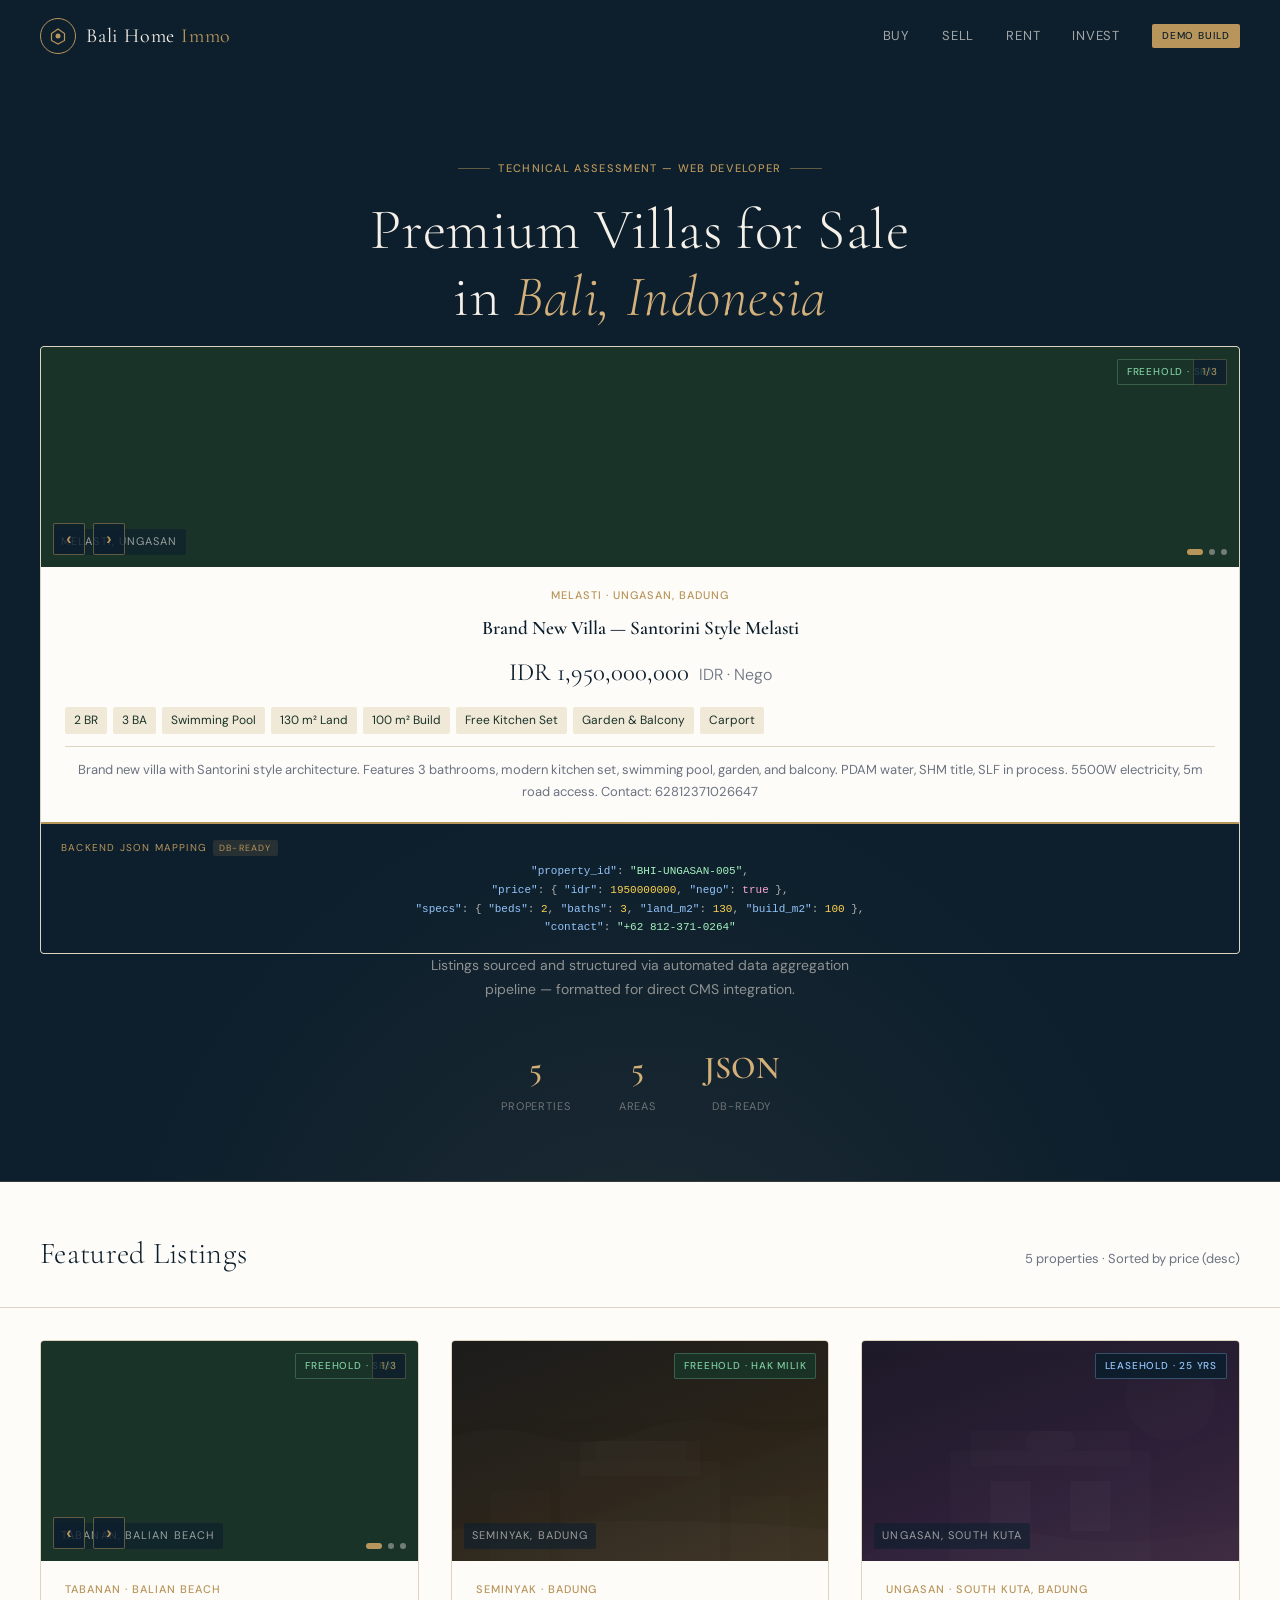
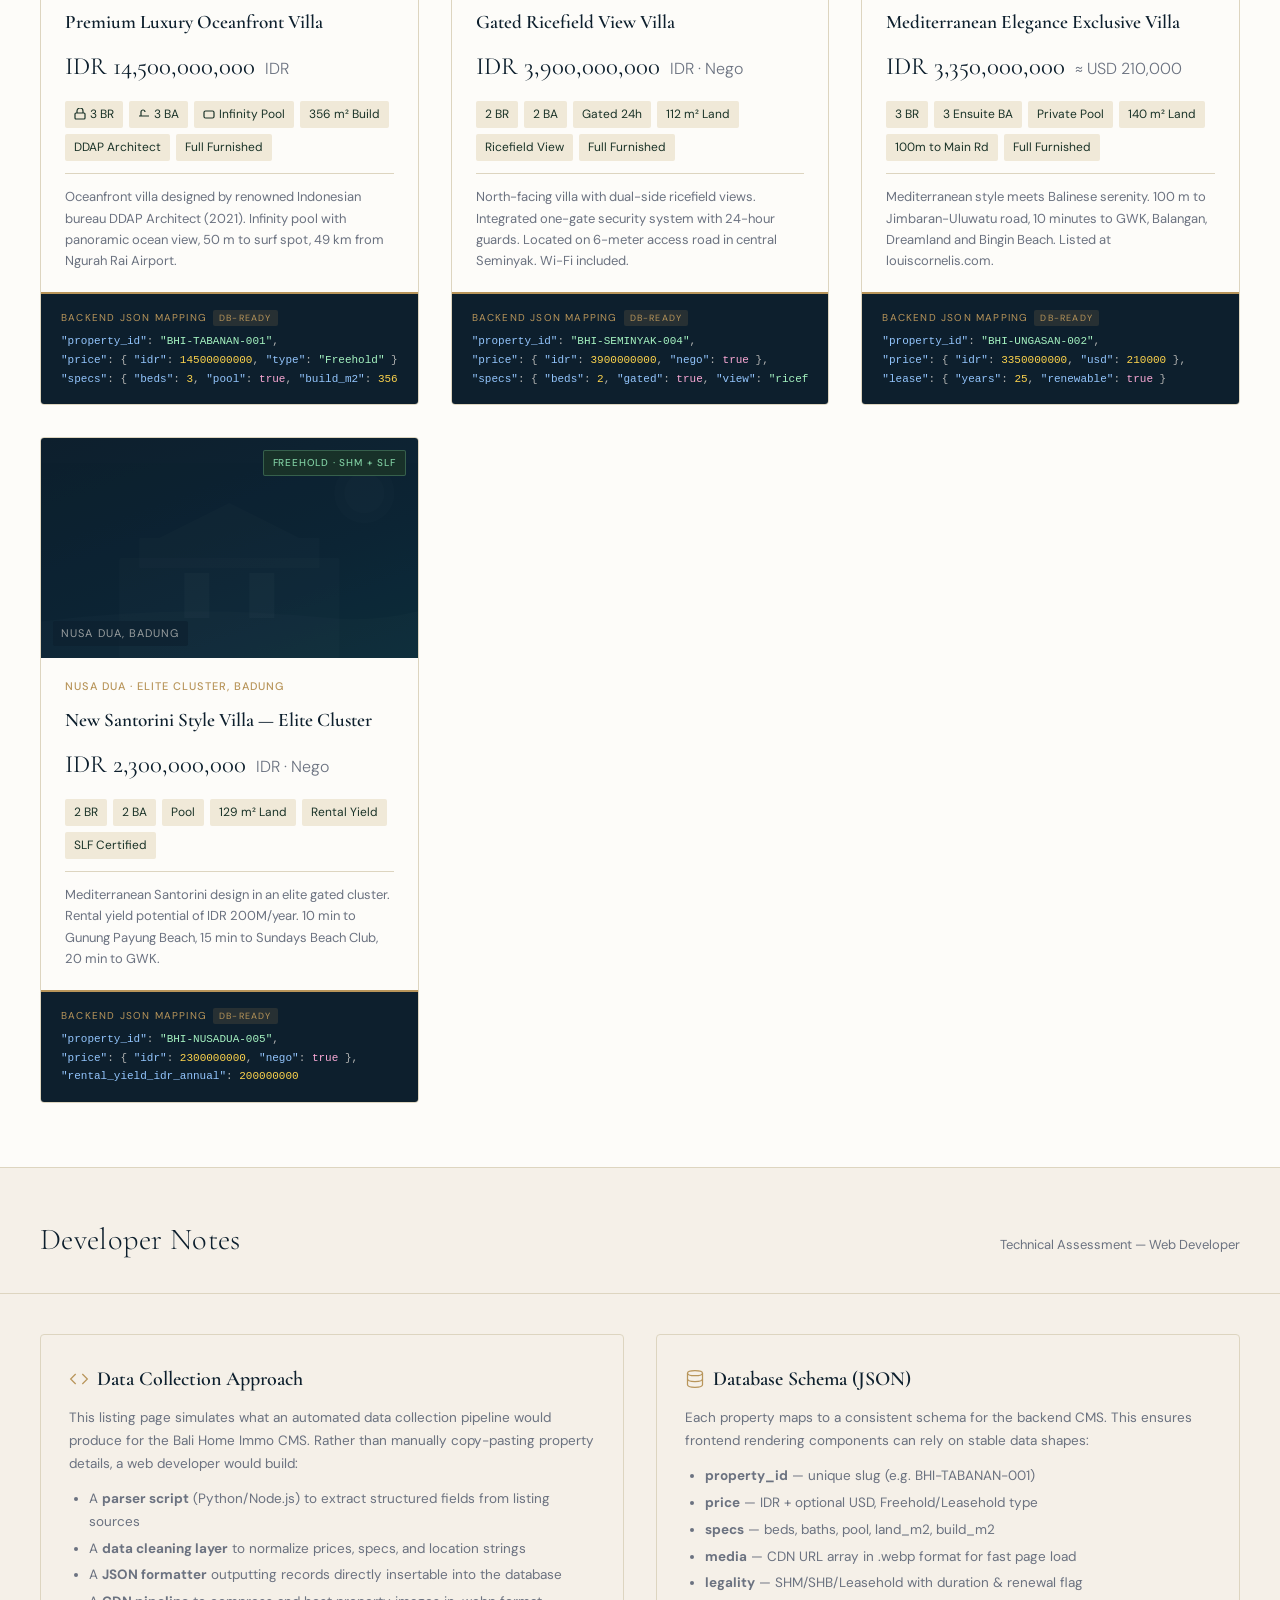
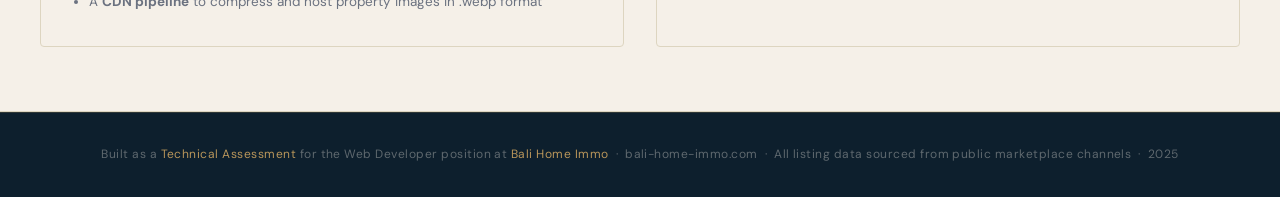
==== index.html @ 3c98b744 "Feat: Picture for the cards and add one card" ====
<!DOCTYPE html>
<html lang="en">
<head>
<meta charset="UTF-8">
<meta name="viewport" content="width=device-width, initial-scale=1.0">
<title>Property Listings — Bali Home Immo Integration Demo</title>
<link rel="preconnect" href="https://fonts.googleapis.com">
<link href="https://fonts.googleapis.com/css2?family=Cormorant+Garamond:ital,wght@0,300;0,400;0,600;1,300;1,400&family=DM+Sans:wght@300;400;500&display=swap" rel="stylesheet">
<link rel="stylesheet" href="./css/variables.css">
<link rel="stylesheet" href="./css/styles.css">
<link rel="stylesheet" href="./css/slider.css">
<link rel="stylesheet" href="./css/responsive.css">
</head>
<body>
<header>
  <a href="#" class="logo">
    <div class="logo-mark">
      <svg width="18" height="18" viewBox="0 0 18 18" fill="none" xmlns="http://www.w3.org/2000/svg">
        <path d="M9 2L15.5 6.5V13.5L9 17L2.5 13.5V6.5L9 2Z" stroke="#b8955a" stroke-width="1.2" fill="none"/>
        <circle cx="9" cy="9" r="2.5" fill="#b8955a"/>
      </svg>
    </div>
    <span class="logo-text">Bali Home <span>Immo</span></span>
  </a>
  <nav>
    <a href="#">Buy</a>
    <a href="#">Sell</a>
    <a href="#">Rent</a>
    <a href="#">Invest</a>
    <span class="badge-demo">Demo Build</span>
  </nav>
</header>
<section class="hero">
  <p class="hero-eyebrow">Technical Assessment — Web Developer</p>
  <h1>Premium Villas for Sale<br>in <em>Bali, Indonesia</em></h1>
  <div class="card">
    <div class="card-img">
      <div class="slider-container">
        <div class="slider-wrapper" id="slider-melasti">
          <div class="slider-item" style="background-image: url('./images/bali13.jpg');"></div>
          <div class="slider-item" style="background-image: url('./images/bali14.jpg');"></div>
          <div class="slider-item" style="background-image: url('./images/bali15.jpg');"></div>
        </div>
        <div class="slider-counter"><span id="slider-count-melasti">1</span>/3</div>
        <div class="slider-controls">
          <button class="slider-btn" onclick="sliderPrev('melasti')">‹</button>
          <button class="slider-btn" onclick="sliderNext('melasti')">›</button>
        </div>
        <div class="slider-indicators" id="slider-dots-melasti">
          <div class="slider-dot active" onclick="sliderGoto('melasti', 0)"></div>
          <div class="slider-dot" onclick="sliderGoto('melasti', 1)"></div>
          <div class="slider-dot" onclick="sliderGoto('melasti', 2)"></div>
        </div>
      </div>
      <span class="badge-legality badge-freehold">Freehold · SHM</span>
      <span class="card-img-label">Melasti, Ungasan</span>
    </div>
    <div class="card-body">
      <span class="card-location">Melasti · Ungasan, Badung</span>
      <h3 class="card-title">Brand New Villa — Santorini Style Melasti</h3>
      <div class="card-price">IDR 1,950,000,000 <span class="currency">IDR · Nego</span></div>
      <div class="card-specs">
        <span class="spec-tag">2 BR</span>
        <span class="spec-tag">3 BA</span>
        <span class="spec-tag">Swimming Pool</span>
        <span class="spec-tag">130 m² Land</span>
        <span class="spec-tag">100 m² Build</span>
        <span class="spec-tag">Free Kitchen Set</span>
        <span class="spec-tag">Garden & Balcony</span>
        <span class="spec-tag">Carport</span>
      </div>
      <p class="card-desc">Brand new villa with Santorini style architecture. Features 3 bathrooms, modern kitchen set, swimming pool, garden, and balcony. PDAM water, SHM title, SLF in process. 5500W electricity, 5m road access. Contact: 62812371026647</p>
    </div>
    <div class="card-json">
      <p class="json-label">Backend JSON Mapping</p>
      <div class="json-code"><span class="json-key">"property_id"</span>: <span class="json-str">"BHI-UNGASAN-005"</span>,
<span class="json-key">"price"</span>: { <span class="json-key">"idr"</span>: <span class="json-num">1950000000</span>, <span class="json-key">"nego"</span>: <span class="json-bool">true</span> },
<span class="json-key">"specs"</span>: { <span class="json-key">"beds"</span>: <span class="json-num">2</span>, <span class="json-key">"baths"</span>: <span class="json-num">3</span>, <span class="json-key">"land_m2"</span>: <span class="json-num">130</span>, <span class="json-key">"build_m2"</span>: <span class="json-num">100</span> },
<span class="json-key">"contact"</span>: <span class="json-str">"+62 812-371-0264"</span></div>
    </div>
  </div>
  <p class="hero-sub">Listings sourced and structured via automated data aggregation pipeline — formatted for direct CMS integration.</p>
  <div class="hero-stats">
    <div class="hero-stat"><span class="number">5</span><span class="label">Properties</span></div>
    <div class="hero-stat"><span class="number">5</span><span class="label">Areas</span></div>
    <div class="hero-stat"><span class="number">JSON</span><span class="label">DB-Ready</span></div>
  </div>
</section>
<div class="section-head">
  <h2 class="section-title">Featured Listings</h2>
  <span class="section-meta">5 properties · Sorted by price (desc)</span>
</div>
 
<div class="listings">
  <div class="card">
    <div class="card-img">
      <div class="slider-container">
        <div class="slider-wrapper" id="slider-tabanan">
          <div class="slider-item" style="background-image: url('https://images.unsplash.com/photo-1571863533956-7c88b881ceef?w=600&h=400&fit=crop');"></div>
          <div class="slider-item" style="background-image: url('https://images.unsplash.com/photo-1564013799919-ab600027ffc6?w=600&h=400&fit=crop');"></div>
          <div class="slider-item" style="background-image: url('https://images.unsplash.com/photo-1570129477492-45a003537e1d?w=600&h=400&fit=crop');"></div>
        </div>
        <div class="slider-counter"><span id="slider-count-tabanan">1</span>/3</div>
        <div class="slider-controls">
          <button class="slider-btn" onclick="sliderPrev('tabanan')">‹</button>
          <button class="slider-btn" onclick="sliderNext('tabanan')">›</button>
        </div>
        <div class="slider-indicators" id="slider-dots-tabanan">
          <div class="slider-dot active" onclick="sliderGoto('tabanan', 0)"></div>
          <div class="slider-dot" onclick="sliderGoto('tabanan', 1)"></div>
          <div class="slider-dot" onclick="sliderGoto('tabanan', 2)"></div>
        </div>
      </div>
      <span class="badge-legality badge-freehold">Freehold · SHM</span>
      <span class="card-img-label">Tabanan, Balian Beach</span>
    </div>
    <div class="card-body">
      <span class="card-location">Tabanan · Balian Beach</span>
      <h3 class="card-title">Premium Luxury Oceanfront Villa</h3>
      <div class="card-price">IDR 14,500,000,000 <span class="currency">IDR</span></div>
      <div class="card-specs">
        <span class="spec-tag"><svg viewBox="0 0 12 12"><rect x="1" y="5" width="10" height="6" rx="1" fill="none" stroke="currentColor" stroke-width="1.2"/><path d="M3 5V3a3 3 0 016 0v2" fill="none" stroke="currentColor" stroke-width="1.2"/></svg>3 BR</span>
        <span class="spec-tag"><svg viewBox="0 0 12 12"><path d="M1 8h10M3 8V4a2 2 0 014 0" fill="none" stroke="currentColor" stroke-width="1.2"/></svg>3 BA</span>
        <span class="spec-tag"><svg viewBox="0 0 12 12"><rect x="1" y="3" width="10" height="7" rx="1.5" fill="none" stroke="currentColor" stroke-width="1.2"/></svg>Infinity Pool</span>
        <span class="spec-tag">356 m² Build</span>
        <span class="spec-tag">DDAP Architect</span>
        <span class="spec-tag">Full Furnished</span>
      </div>
      <p class="card-desc">Oceanfront villa designed by renowned Indonesian bureau DDAP Architect (2021). Infinity pool with panoramic ocean view, 50 m to surf spot, 49 km from Ngurah Rai Airport.</p>
    </div>
    <div class="card-json">
      <p class="json-label">Backend JSON Mapping</p>
      <div class="json-code"><span class="json-key">"property_id"</span>: <span class="json-str">"BHI-TABANAN-001"</span>,
<span class="json-key">"price"</span>: { <span class="json-key">"idr"</span>: <span class="json-num">14500000000</span>, <span class="json-key">"type"</span>: <span class="json-str">"Freehold"</span> },
<span class="json-key">"specs"</span>: { <span class="json-key">"beds"</span>: <span class="json-num">3</span>, <span class="json-key">"pool"</span>: <span class="json-bool">true</span>, <span class="json-key">"build_m2"</span>: <span class="json-num">356</span> }</div>
    </div>
  </div>
  <div class="card">
    <div class="card-img" style="background: linear-gradient(160deg, #1c1c1c 0%, #2a2318 60%, #3a3020 100%);">
      <svg viewBox="0 0 400 220" xmlns="http://www.w3.org/2000/svg" preserveAspectRatio="xMidYMid slice">
        <path d="M0 100 Q50 80 100 95 Q150 110 200 90 Q250 70 300 85 Q350 100 400 80 L400 220 L0 220Z" fill="#ffffff" opacity="0.06"/>
        <rect x="120" y="120" width="160" height="100" fill="#ffffff" opacity="0.08"/>
        <rect x="140" y="100" width="120" height="35" fill="#ffffff" opacity="0.08"/>
        <rect x="155" y="100" width="90" height="20" fill="#ffffff" opacity="0.06"/>
        <rect x="50" y="150" width="60" height="70" fill="#ffffff" opacity="0.06"/>
        <rect x="290" y="155" width="60" height="65" fill="#ffffff" opacity="0.06"/>
        <path d="M0 190 Q200 170 400 190 L400 220 L0 220Z" fill="#ffffff" opacity="0.1"/>
      </svg>
      <span class="badge-legality badge-freehold">Freehold · Hak Milik</span>
      <span class="card-img-label">Seminyak, Badung</span>
    </div>
    <div class="card-body">
      <span class="card-location">Seminyak · Badung</span>
      <h3 class="card-title">Gated Ricefield View Villa</h3>
      <div class="card-price">IDR 3,900,000,000 <span class="currency">IDR · Nego</span></div>
      <div class="card-specs">
        <span class="spec-tag">2 BR</span>
        <span class="spec-tag">2 BA</span>
        <span class="spec-tag">Gated 24h</span>
        <span class="spec-tag">112 m² Land</span>
        <span class="spec-tag">Ricefield View</span>
        <span class="spec-tag">Full Furnished</span>
      </div>
      <p class="card-desc">North-facing villa with dual-side ricefield views. Integrated one-gate security system with 24-hour guards. Located on 6-meter access road in central Seminyak. Wi-Fi included.</p>
    </div>
    <div class="card-json">
      <p class="json-label">Backend JSON Mapping</p>
      <div class="json-code"><span class="json-key">"property_id"</span>: <span class="json-str">"BHI-SEMINYAK-004"</span>,
<span class="json-key">"price"</span>: { <span class="json-key">"idr"</span>: <span class="json-num">3900000000</span>, <span class="json-key">"nego"</span>: <span class="json-bool">true</span> },
<span class="json-key">"specs"</span>: { <span class="json-key">"beds"</span>: <span class="json-num">2</span>, <span class="json-key">"gated"</span>: <span class="json-bool">true</span>, <span class="json-key">"view"</span>: <span class="json-str">"ricefield"</span> }</div>
    </div>
  </div>
  <div class="card">
    <div class="card-img" style="background: linear-gradient(160deg, #1e1a28 0%, #2d2038 60%, #3d2a40 100%);">
      <svg viewBox="0 0 400 220" xmlns="http://www.w3.org/2000/svg" preserveAspectRatio="xMidYMid slice">
        <circle cx="320" cy="55" r="45" fill="#ffffff" opacity="0.06"/>
        <rect x="100" y="110" width="200" height="110" rx="2" fill="#ffffff" opacity="0.07"/>
        <rect x="120" y="90" width="160" height="35" rx="1" fill="#ffffff" opacity="0.07"/>
        <rect x="175" y="90" width="50" height="20" rx="10" fill="#ffffff" opacity="0.08"/>
        <rect x="140" y="140" width="40" height="50" rx="1" fill="rgba(255,255,255,0.12)"/>
        <rect x="220" y="140" width="40" height="50" rx="1" fill="rgba(255,255,255,0.12)"/>
        <path d="M50 200 Q120 180 200 195 Q280 210 400 185 L400 220 L0 220Z" fill="#ffffff" opacity="0.07"/>
      </svg>
      <span class="badge-legality badge-leasehold">Leasehold · 25 Yrs</span>
      <span class="card-img-label">Ungasan, South Kuta</span>
    </div>
    <div class="card-body">
      <span class="card-location">Ungasan · South Kuta, Badung</span>
      <h3 class="card-title">Mediterranean Elegance Exclusive Villa</h3>
      <div class="card-price">IDR 3,350,000,000 <span class="currency">≈ USD 210,000</span></div>
      <div class="card-specs">
        <span class="spec-tag">3 BR</span>
        <span class="spec-tag">3 Ensuite BA</span>
        <span class="spec-tag">Private Pool</span>
        <span class="spec-tag">140 m² Land</span>
        <span class="spec-tag">100m to Main Rd</span>
        <span class="spec-tag">Full Furnished</span>
      </div>
      <p class="card-desc">Mediterranean style meets Balinese serenity. 100 m to Jimbaran-Uluwatu road, 10 minutes to GWK, Balangan, Dreamland and Bingin Beach. Listed at louiscornelis.com.</p>
    </div>
    <div class="card-json">
      <p class="json-label">Backend JSON Mapping</p>
      <div class="json-code"><span class="json-key">"property_id"</span>: <span class="json-str">"BHI-UNGASAN-002"</span>,
<span class="json-key">"price"</span>: { <span class="json-key">"idr"</span>: <span class="json-num">3350000000</span>, <span class="json-key">"usd"</span>: <span class="json-num">210000</span> },
<span class="json-key">"lease"</span>: { <span class="json-key">"years"</span>: <span class="json-num">25</span>, <span class="json-key">"renewable"</span>: <span class="json-bool">true</span> }</div>
    </div>
  </div>
  <div class="card">
    <div class="card-img" style="background: linear-gradient(160deg, #0d1f2d 0%, #0d2535 60%, #0d2d3a 100%);">
      <svg viewBox="0 0 400 220" xmlns="http://www.w3.org/2000/svg" preserveAspectRatio="xMidYMid slice">
        <rect x="90" y="120" width="220" height="100" rx="2" fill="#ffffff" opacity="0.07"/>
        <rect x="110" y="100" width="180" height="30" rx="1" fill="#ffffff" opacity="0.07"/>
        <path d="M130 100 L200 65 L270 100Z" fill="#ffffff" opacity="0.07"/>
        <rect x="155" y="135" width="25" height="45" fill="rgba(255,255,255,0.13)"/>
        <rect x="220" y="135" width="25" height="45" fill="rgba(255,255,255,0.13)"/>
        <circle cx="335" cy="55" r="30" fill="#ffffff" opacity="0.05"/>
        <circle cx="335" cy="55" r="20" fill="#ffffff" opacity="0.05"/>
        <path d="M0 185 Q150 165 300 180 Q350 185 400 170 L400 220 L0 220Z" fill="#ffffff" opacity="0.07"/>
      </svg>
      <span class="badge-legality badge-freehold">Freehold · SHM + SLF</span>
      <span class="card-img-label">Nusa Dua, Badung</span>
    </div>
    <div class="card-body">
      <span class="card-location">Nusa Dua · Elite Cluster, Badung</span>
      <h3 class="card-title">New Santorini Style Villa — Elite Cluster</h3>
      <div class="card-price">IDR 2,300,000,000 <span class="currency">IDR · Nego</span></div>
      <div class="card-specs">
        <span class="spec-tag">2 BR</span>
        <span class="spec-tag">2 BA</span>
        <span class="spec-tag">Pool</span>
        <span class="spec-tag">129 m² Land</span>
        <span class="spec-tag">Rental Yield</span>
        <span class="spec-tag">SLF Certified</span>
      </div>
      <p class="card-desc">Mediterranean Santorini design in an elite gated cluster. Rental yield potential of IDR 200M/year. 10 min to Gunung Payung Beach, 15 min to Sundays Beach Club, 20 min to GWK.</p>
    </div>
    <div class="card-json">
      <p class="json-label">Backend JSON Mapping</p>
      <div class="json-code"><span class="json-key">"property_id"</span>: <span class="json-str">"BHI-NUSADUA-005"</span>,
<span class="json-key">"price"</span>: { <span class="json-key">"idr"</span>: <span class="json-num">2300000000</span>, <span class="json-key">"nego"</span>: <span class="json-bool">true</span> },
<span class="json-key">"rental_yield_idr_annual"</span>: <span class="json-num">200000000</span></div>
    </div>
  </div>
 
</div>
<div style="background: var(--cream); border-top: 1px solid var(--border); border-bottom: 1px solid var(--border);">
  <div class="section-head" style="background: transparent; border-bottom: 1px solid var(--border);">
    <h2 class="section-title">Developer Notes</h2>
    <span class="section-meta">Technical Assessment — Web Developer</span>
  </div>
  <div class="tech-note">
    <div class="tech-card">
      <h3>
        <svg width="20" height="20" viewBox="0 0 24 24" fill="none" stroke="currentColor" stroke-width="1.5" style="color: var(--gold)">
          <polyline points="16 18 22 12 16 6"/><polyline points="8 6 2 12 8 18"/>
        </svg>
        Data Collection Approach
      </h3>
      <p style="margin-bottom: 0.75rem;">This listing page simulates what an automated data collection pipeline would produce for the Bali Home Immo CMS. Rather than manually copy-pasting property details, a web developer would build:</p>
      <ul>
        <li>A <strong>parser script</strong> (Python/Node.js) to extract structured fields from listing sources</li>
        <li>A <strong>data cleaning layer</strong> to normalize prices, specs, and location strings</li>
        <li>A <strong>JSON formatter</strong> outputting records directly insertable into the database</li>
        <li>A <strong>CDN pipeline</strong> to compress and host property images in .webp format</li>
      </ul>
    </div>
    <div class="tech-card">
      <h3>
        <svg width="20" height="20" viewBox="0 0 24 24" fill="none" stroke="currentColor" stroke-width="1.5" style="color: var(--gold)">
          <ellipse cx="12" cy="5" rx="9" ry="3"/><path d="M21 12c0 1.66-4 3-9 3s-9-1.34-9-3"/><path d="M3 5v14c0 1.66 4 3 9 3s9-1.34 9-3V5"/>
        </svg>
        Database Schema (JSON)
      </h3>
      <p style="margin-bottom: 0.75rem;">Each property maps to a consistent schema for the backend CMS. This ensures frontend rendering components can rely on stable data shapes:</p>
      <ul>
        <li><strong>property_id</strong> — unique slug (e.g. BHI-TABANAN-001)</li>
        <li><strong>price</strong> — IDR + optional USD, Freehold/Leasehold type</li>
        <li><strong>specs</strong> — beds, baths, pool, land_m2, build_m2</li>
        <li><strong>media</strong> — CDN URL array in .webp format for fast page load</li>
        <li><strong>legality</strong> — SHM/SHB/Leasehold with duration &amp; renewal flag</li>
      </ul>
    </div>
  </div>
</div>
<footer>
  <p>Built as a <strong>Technical Assessment</strong> for the Web Developer position at <strong>Bali Home Immo</strong> &nbsp;·&nbsp; bali-home-immo.com &nbsp;·&nbsp; All listing data sourced from public marketplace channels &nbsp;·&nbsp; 2025</p>
</footer>
<script src="./js/slider.js"></script>
 
</body>
</html>
---- css/variables.css ----
/* ── COLOR VARIABLES ── */
:root {
  --navy:    #0d1f2d;
  --forest:  #1a3328;
  --gold:    #b8955a;
  --gold-lt: #d4b07a;
  --cream:   #f5f0e8;
  --sand:    #e8dfc8;
  --white:   #fdfcf9;
  --muted:   #6b7280;
  --border:  #ddd5c0;
  --tag-bg:  #f0e9d8;
}
---- css/styles.css ----
@import './variables.css';

*, *::before, *::after { box-sizing: border-box; margin: 0; padding: 0; }

html { scroll-behavior: smooth; }

body {
  font-family: 'DM Sans', sans-serif;
  background: var(--white);
  color: var(--navy);
  font-size: 15px;
  line-height: 1.6;
}

/* ── HEADER ── */
header {
  background: var(--navy);
  padding: 0 2.5rem;
  display: flex;
  align-items: center;
  justify-content: space-between;
  height: 72px;
  position: sticky;
  top: 0;
  z-index: 100;
}

.logo {
  display: flex;
  align-items: center;
  gap: 10px;
  text-decoration: none;
}

.logo-mark {
  width: 36px;
  height: 36px;
  border: 1.5px solid var(--gold);
  border-radius: 50%;
  display: flex;
  align-items: center;
  justify-content: center;
}

.logo-mark svg { display: block; }

.logo-text {
  font-family: 'Cormorant Garamond', serif;
  font-size: 20px;
  font-weight: 400;
  letter-spacing: 0.04em;
  color: var(--cream);
}

.logo-text span { color: var(--gold); }

nav {
  display: flex;
  align-items: center;
  gap: 2rem;
}

nav a {
  color: rgba(245,240,232,0.65);
  text-decoration: none;
  font-size: 13px;
  letter-spacing: 0.06em;
  text-transform: uppercase;
  transition: color 0.2s;
}

nav a:hover { color: var(--gold-lt); }

.badge-demo {
  background: var(--gold);
  color: var(--navy);
  font-size: 10px;
  font-weight: 500;
  letter-spacing: 0.08em;
  text-transform: uppercase;
  padding: 4px 10px;
  border-radius: 2px;
}

/* ── HERO ── */
.hero {
  background: var(--navy);
  padding: 5rem 2.5rem 4rem;
  text-align: center;
  border-bottom: 1px solid rgba(184,149,90,0.25);
  position: relative;
  overflow: hidden;
}

.hero::before {
  content: '';
  position: absolute;
  inset: 0;
  background: radial-gradient(ellipse 60% 80% at 50% 120%, rgba(184,149,90,0.1) 0%, transparent 70%);
  pointer-events: none;
}

.hero-eyebrow {
  display: inline-flex;
  align-items: center;
  gap: 8px;
  font-size: 11px;
  font-weight: 500;
  letter-spacing: 0.12em;
  text-transform: uppercase;
  color: var(--gold);
  margin-bottom: 1.25rem;
}

.hero-eyebrow::before, .hero-eyebrow::after {
  content: '';
  width: 32px;
  height: 1px;
  background: var(--gold);
  opacity: 0.5;
}

.hero h1 {
  font-family: 'Cormorant Garamond', serif;
  font-size: clamp(2.4rem, 5vw, 3.6rem);
  font-weight: 300;
  color: var(--cream);
  line-height: 1.15;
  letter-spacing: 0.01em;
  margin-bottom: 1rem;
  max-width: 680px;
  margin-left: auto;
  margin-right: auto;
}

.hero h1 em {
  font-style: italic;
  color: var(--gold-lt);
}

.hero-sub {
  color: rgba(245,240,232,0.55);
  font-size: 14px;
  max-width: 460px;
  margin: 0 auto 2.5rem;
  line-height: 1.7;
}

.hero-stats {
  display: flex;
  justify-content: center;
  gap: 3rem;
}

.hero-stat {
  text-align: center;
}

.hero-stat .number {
  font-family: 'Cormorant Garamond', serif;
  font-size: 2rem;
  font-weight: 600;
  color: var(--gold-lt);
  display: block;
}

.hero-stat .label {
  font-size: 11px;
  letter-spacing: 0.08em;
  text-transform: uppercase;
  color: rgba(245,240,232,0.4);
}

/* ── SECTION HEADER ── */
.section-head {
  display: flex;
  align-items: baseline;
  justify-content: space-between;
  padding: 3rem 2.5rem 1.75rem;
  border-bottom: 1px solid var(--border);
  max-width: 1280px;
  margin: 0 auto;
}

.section-title {
  font-family: 'Cormorant Garamond', serif;
  font-size: 1.9rem;
  font-weight: 300;
  letter-spacing: 0.01em;
}

.section-meta {
  font-size: 13px;
  color: var(--muted);
}

/* ── LISTINGS GRID ── */
.listings {
  max-width: 1280px;
  margin: 0 auto;
  padding: 2rem 2.5rem 4rem;
  display: grid;
  grid-template-columns: repeat(auto-fill, minmax(340px, 1fr));
  gap: 2rem;
}

.card {
  background: var(--white);
  border: 1px solid var(--border);
  border-radius: 4px;
  overflow: hidden;
  display: flex;
  flex-direction: column;
  transition: border-color 0.25s, transform 0.25s;
}

.card:hover {
  border-color: var(--gold);
  transform: translateY(-3px);
}

/* ── CARD IMAGE ── */
.card-img {
  height: 220px;
  background: var(--forest);
  position: relative;
  overflow: hidden;
  flex-shrink: 0;
}

.card-img svg {
  position: absolute;
  inset: 0;
  width: 100%;
  height: 100%;
  opacity: 0.18;
}

.card-img-label {
  position: absolute;
  bottom: 12px;
  left: 12px;
  font-size: 11px;
  letter-spacing: 0.1em;
  text-transform: uppercase;
  color: rgba(245,240,232,0.6);
  background: rgba(13,31,45,0.6);
  padding: 4px 8px;
  border-radius: 2px;
}

.badge-legality {
  position: absolute;
  top: 12px;
  right: 12px;
  font-size: 10px;
  font-weight: 500;
  letter-spacing: 0.08em;
  text-transform: uppercase;
  padding: 4px 9px;
  border-radius: 2px;
}

.badge-freehold {
  background: rgba(26,51,40,0.9);
  color: #7ecca0;
  border: 1px solid rgba(126,204,160,0.3);
}

.badge-leasehold {
  background: rgba(13,31,45,0.9);
  color: #93c5fd;
  border: 1px solid rgba(147,197,253,0.3);
}

/* ── CARD BODY ── */
.card-body {
  padding: 1.25rem 1.5rem;
  flex: 1;
  display: flex;
  flex-direction: column;
  gap: 0.75rem;
}

.card-location {
  font-size: 11px;
  letter-spacing: 0.09em;
  text-transform: uppercase;
  color: var(--gold);
  font-weight: 500;
}

.card-title {
  font-family: 'Cormorant Garamond', serif;
  font-size: 1.2rem;
  font-weight: 600;
  line-height: 1.3;
  color: var(--navy);
}

.card-price {
  font-family: 'Cormorant Garamond', serif;
  font-size: 1.55rem;
  font-weight: 400;
  color: var(--navy);
}

.card-price .currency {
  font-size: 1rem;
  color: var(--muted);
  font-family: 'DM Sans', sans-serif;
  font-weight: 300;
  margin-left: 4px;
}

.card-specs {
  display: flex;
  flex-wrap: wrap;
  gap: 6px;
  margin-top: 2px;
}

.spec-tag {
  background: var(--tag-bg);
  color: var(--forest);
  font-size: 12px;
  padding: 4px 9px;
  border-radius: 2px;
  display: flex;
  align-items: center;
  gap: 4px;
}

.spec-tag svg { width: 12px; height: 12px; flex-shrink: 0; }

.card-desc {
  font-size: 13px;
  color: var(--muted);
  line-height: 1.65;
  border-top: 1px solid var(--border);
  padding-top: 0.75rem;
  margin-top: auto;
}

/* ── CARD JSON ── */
.card-json {
  background: var(--navy);
  padding: 1rem 1.25rem;
  border-top: 2px solid var(--gold);
}

.json-label {
  font-size: 10px;
  letter-spacing: 0.12em;
  text-transform: uppercase;
  color: var(--gold);
  margin-bottom: 6px;
  display: flex;
  align-items: center;
  gap: 6px;
}

.json-label::after {
  content: 'DB-READY';
  background: rgba(184,149,90,0.15);
  color: var(--gold);
  padding: 1px 6px;
  border-radius: 2px;
  font-size: 9px;
}

.json-code {
  font-family: 'Courier New', monospace;
  font-size: 11px;
  line-height: 1.7;
  color: rgba(245,240,232,0.7);
  white-space: pre;
  overflow-x: auto;
}

.json-key   { color: #93c5fd; }
.json-str   { color: #a5f3c1; }
.json-num   { color: #fcd34d; }
.json-bool  { color: #f9a8d4; }

/* ── TECH NOTE ── */
.tech-note {
  max-width: 1280px;
  margin: 0 auto;
  padding: 2.5rem 2.5rem 4rem;
  display: grid;
  grid-template-columns: 1fr 1fr;
  gap: 2rem;
}

.tech-card {
  border: 1px solid var(--border);
  border-radius: 4px;
  padding: 1.75rem;
}

.tech-card h3 {
  font-family: 'Cormorant Garamond', serif;
  font-size: 1.25rem;
  font-weight: 600;
  margin-bottom: 0.75rem;
  display: flex;
  align-items: center;
  gap: 8px;
}

.tech-card h3 svg { color: var(--gold); flex-shrink: 0; }

.tech-card p, .tech-card li {
  font-size: 13.5px;
  color: var(--muted);
  line-height: 1.7;
}

.tech-card ul { padding-left: 1.25rem; }
.tech-card li { margin-bottom: 4px; }

/* ── FOOTER ── */
footer {
  background: var(--navy);
  padding: 2rem 2.5rem;
  text-align: center;
  border-top: 1px solid rgba(184,149,90,0.2);
}

footer p {
  font-size: 12px;
  color: rgba(245,240,232,0.35);
  letter-spacing: 0.04em;
}

footer strong { color: var(--gold); font-weight: 400; }
---- css/slider.css ----
/* ── SLIDER STYLES ── */
.slider-container {
  position: relative;
  width: 100%;
  height: 220px;
  overflow: hidden;
}

.slider-wrapper {
  display: flex;
  transition: transform 0.4s cubic-bezier(0.4, 0, 0.2, 1);
  height: 100%;
}

.slider-item {
  min-width: 100%;
  height: 100%;
  background-size: cover;
  background-position: center;
  flex-shrink: 0;
}

.slider-controls {
  position: absolute;
  bottom: 12px;
  left: 12px;
  display: flex;
  gap: 8px;
  z-index: 10;
}

.slider-btn {
  background: rgba(13,31,45,0.8);
  border: 1px solid rgba(184,149,90,0.5);
  color: var(--gold);
  width: 32px;
  height: 32px;
  border-radius: 2px;
  cursor: pointer;
  display: flex;
  align-items: center;
  justify-content: center;
  transition: all 0.2s;
  font-size: 16px;
  font-weight: 600;
}

.slider-btn:hover {
  background: rgba(13,31,45,0.95);
  border-color: var(--gold);
}

.slider-indicators {
  position: absolute;
  bottom: 12px;
  right: 12px;
  display: flex;
  gap: 6px;
  z-index: 10;
}

.slider-dot {
  width: 6px;
  height: 6px;
  border-radius: 50%;
  background: rgba(245,240,232,0.4);
  cursor: pointer;
  transition: all 0.2s;
}

.slider-dot.active {
  background: var(--gold);
  width: 16px;
  border-radius: 3px;
}

.slider-counter {
  position: absolute;
  top: 12px;
  right: 12px;
  background: rgba(13,31,45,0.8);
  color: var(--gold);
  font-size: 10px;
  letter-spacing: 0.1em;
  padding: 4px 8px;
  border-radius: 2px;
  border: 1px solid rgba(184,149,90,0.3);
  z-index: 10;
}
---- css/responsive.css ----
/* ── RESPONSIVE DESIGN ── */
@media (max-width: 700px) {
  .listings {
    grid-template-columns: 1fr;
    padding: 1.25rem;
  }

  .tech-note {
    grid-template-columns: 1fr;
    padding: 1.25rem;
  }

  .hero-stats {
    gap: 1.5rem;
  }

  .section-head {
    flex-direction: column;
    gap: 0.5rem;
    padding: 2rem 1.25rem 1.25rem;
  }

  header {
    padding: 0 1.25rem;
  }

  nav {
    display: none;
  }

  .slider-controls {
    gap: 4px;
  }

  .slider-btn {
    width: 28px;
    height: 28px;
    font-size: 14px;
  }

  .slider-indicators {
    gap: 4px;
  }

  .slider-dot {
    width: 5px;
    height: 5px;
  }

  .slider-dot.active {
    width: 12px;
  }
}

@media (max-width: 480px) {
  header {
    height: 64px;
    padding: 0 1rem;
  }

  .logo-text {
    font-size: 16px;
  }

  .hero {
    padding: 3rem 1rem 2rem;
  }

  .hero h1 {
    font-size: clamp(1.8rem, 4vw, 2.4rem);
  }

  .hero-stats {
    gap: 1rem;
    flex-wrap: wrap;
  }

  .card-specs {
    gap: 4px;
  }

  .spec-tag {
    font-size: 11px;
    padding: 3px 6px;
  }

  .slider-counter {
    font-size: 9px;
    padding: 2px 6px;
  }
}
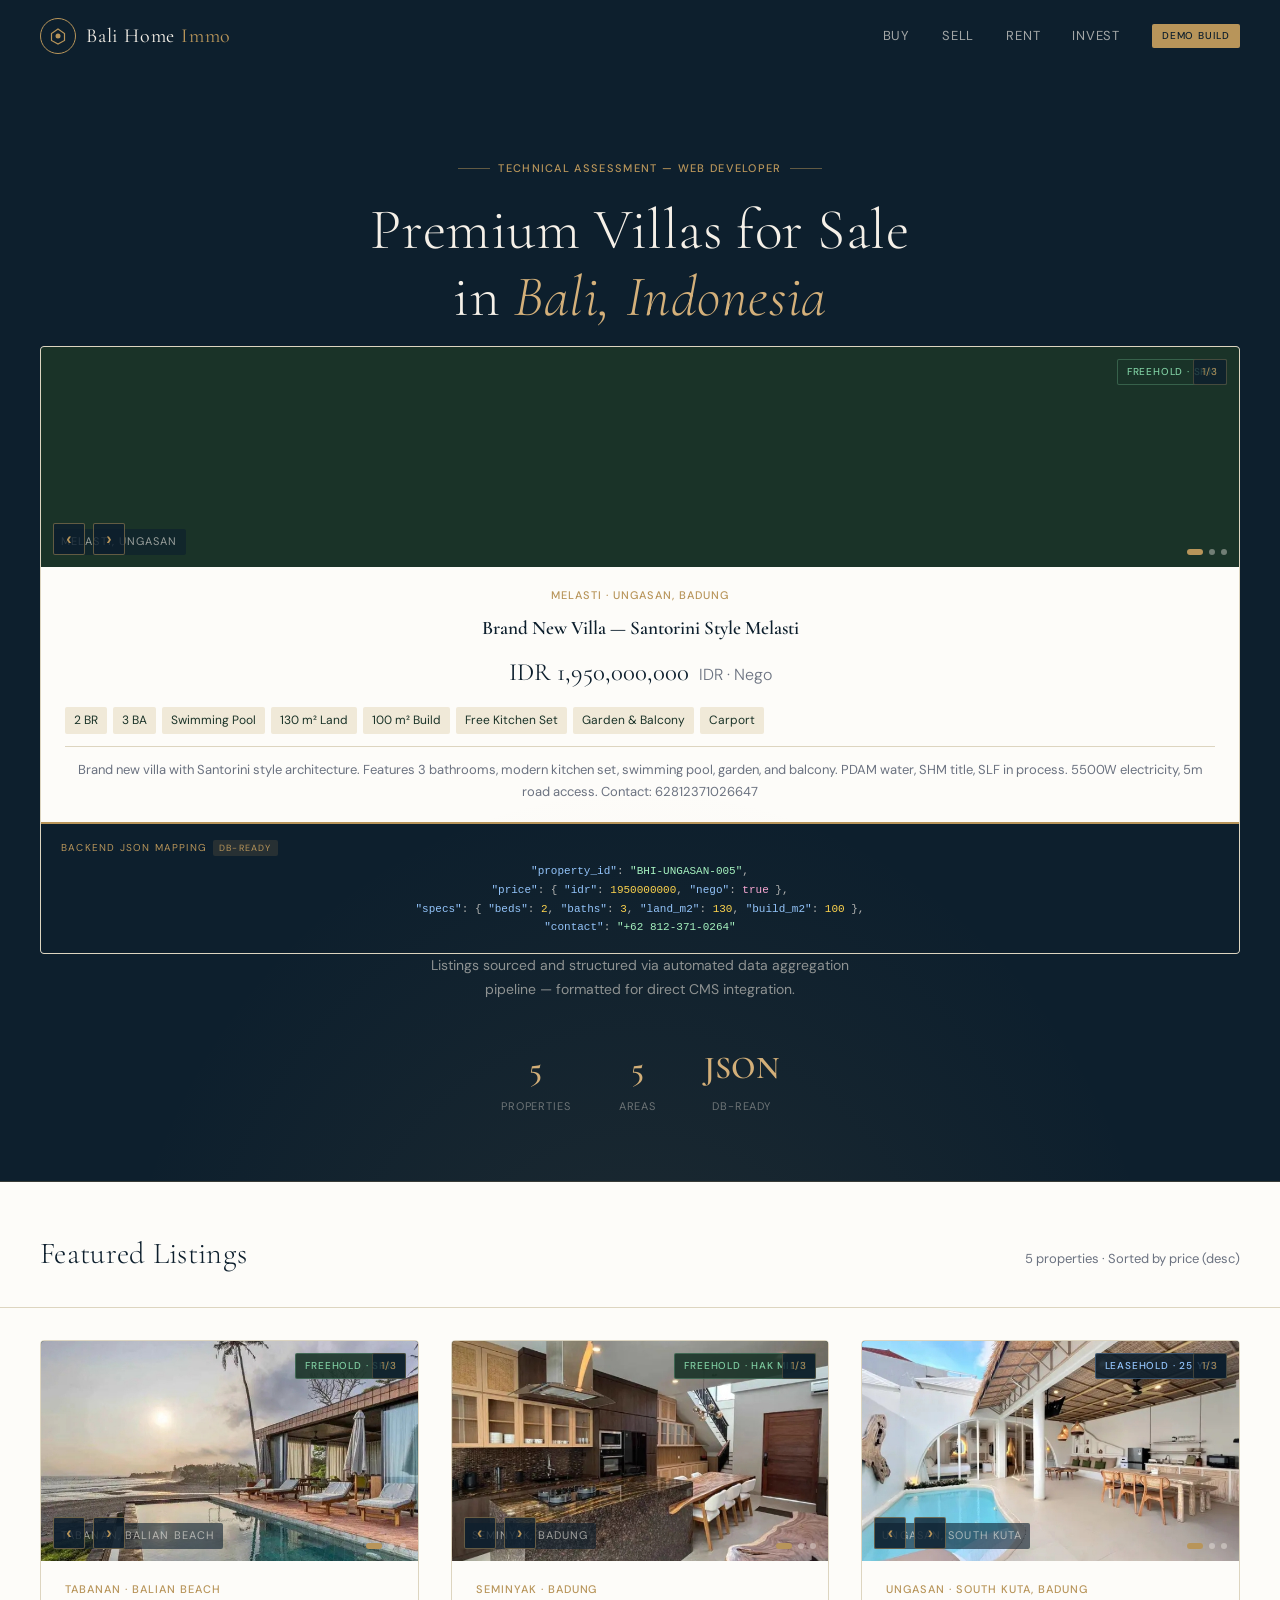
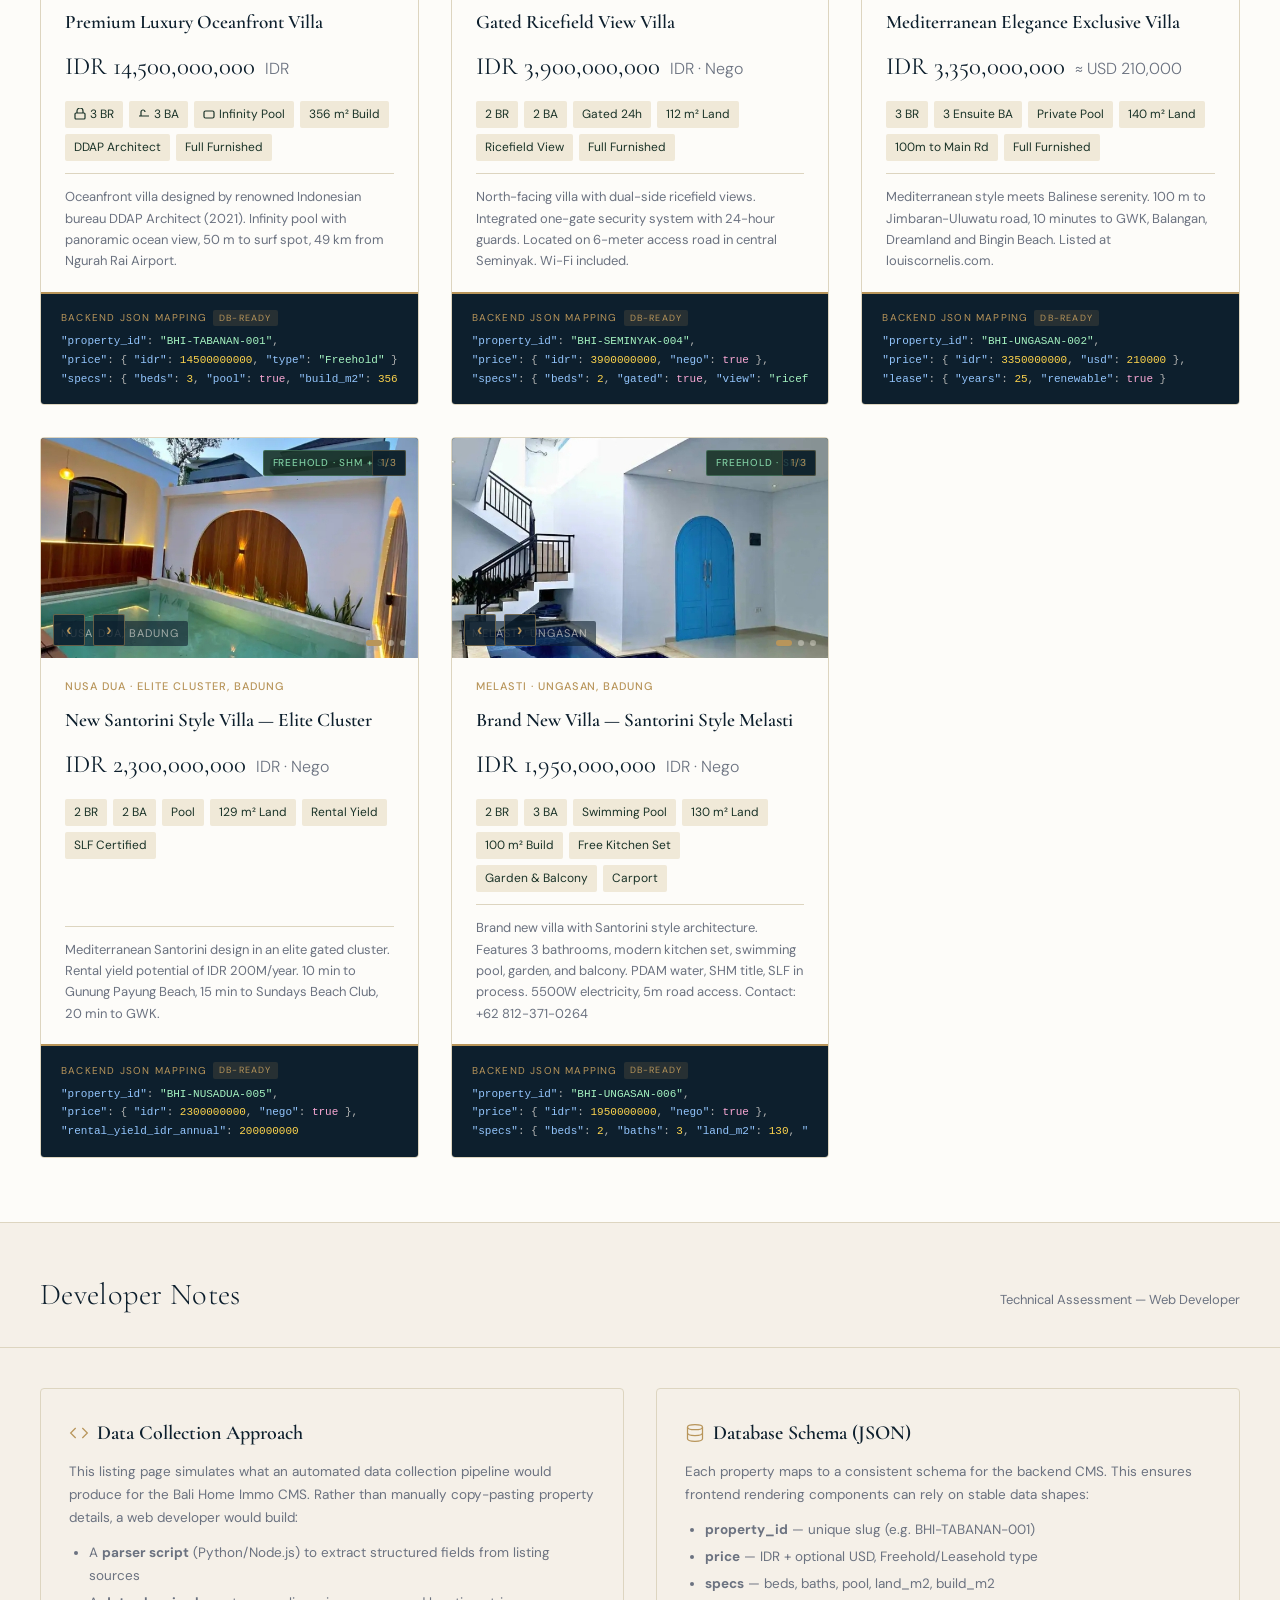
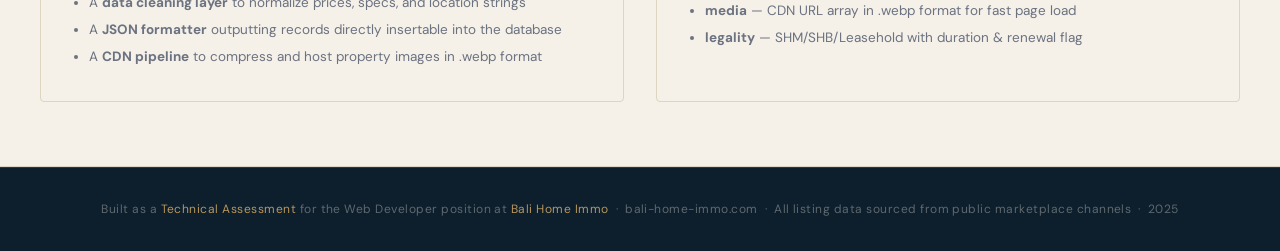
==== commit 087f84be: "Fix card 5 positioning and implement image sliders for all 5 properties" ====
--- a/index.html
+++ b/index.html
@@ -96,9 +96,9 @@
     <div class="card-img">
       <div class="slider-container">
         <div class="slider-wrapper" id="slider-tabanan">
-          <div class="slider-item" style="background-image: url('https://images.unsplash.com/photo-1571863533956-7c88b881ceef?w=600&h=400&fit=crop');"></div>
-          <div class="slider-item" style="background-image: url('https://images.unsplash.com/photo-1564013799919-ab600027ffc6?w=600&h=400&fit=crop');"></div>
-          <div class="slider-item" style="background-image: url('https://images.unsplash.com/photo-1570129477492-45a003537e1d?w=600&h=400&fit=crop');"></div>
+          <div class="slider-item" style="background-image: url('./assets/images/bali1.jpg');"></div>
+          <div class="slider-item" style="background-image: url('./assets/images/bali2.jpg');"></div>
+          <div class="slider-item" style="background-image: url('./assets/images/bali3.jpg');"></div>
         </div>
         <div class="slider-counter"><span id="slider-count-tabanan">1</span>/3</div>
         <div class="slider-controls">
@@ -136,16 +136,24 @@
     </div>
   </div>
   <div class="card">
-    <div class="card-img" style="background: linear-gradient(160deg, #1c1c1c 0%, #2a2318 60%, #3a3020 100%);">
-      <svg viewBox="0 0 400 220" xmlns="http://www.w3.org/2000/svg" preserveAspectRatio="xMidYMid slice">
-        <path d="M0 100 Q50 80 100 95 Q150 110 200 90 Q250 70 300 85 Q350 100 400 80 L400 220 L0 220Z" fill="#ffffff" opacity="0.06"/>
-        <rect x="120" y="120" width="160" height="100" fill="#ffffff" opacity="0.08"/>
-        <rect x="140" y="100" width="120" height="35" fill="#ffffff" opacity="0.08"/>
-        <rect x="155" y="100" width="90" height="20" fill="#ffffff" opacity="0.06"/>
-        <rect x="50" y="150" width="60" height="70" fill="#ffffff" opacity="0.06"/>
-        <rect x="290" y="155" width="60" height="65" fill="#ffffff" opacity="0.06"/>
-        <path d="M0 190 Q200 170 400 190 L400 220 L0 220Z" fill="#ffffff" opacity="0.1"/>
-      </svg>
+    <div class="card-img">
+      <div class="slider-container">
+        <div class="slider-wrapper" id="slider-seminyak">
+          <div class="slider-item" style="background-image: url('./assets/images/bali4.jpg');"></div>
+          <div class="slider-item" style="background-image: url('./assets/images/bali5.jpg');"></div>
+          <div class="slider-item" style="background-image: url('./assets/images/bali6.jpg');"></div>
+        </div>
+        <div class="slider-counter"><span id="slider-count-seminyak">1</span>/3</div>
+        <div class="slider-controls">
+          <button class="slider-btn" onclick="sliderPrev('seminyak')">‹</button>
+          <button class="slider-btn" onclick="sliderNext('seminyak')">›</button>
+        </div>
+        <div class="slider-indicators" id="slider-dots-seminyak">
+          <div class="slider-dot active" onclick="sliderGoto('seminyak', 0)"></div>
+          <div class="slider-dot" onclick="sliderGoto('seminyak', 1)"></div>
+          <div class="slider-dot" onclick="sliderGoto('seminyak', 2)"></div>
+        </div>
+      </div>
       <span class="badge-legality badge-freehold">Freehold · Hak Milik</span>
       <span class="card-img-label">Seminyak, Badung</span>
     </div>
@@ -171,16 +179,24 @@
     </div>
   </div>
   <div class="card">
-    <div class="card-img" style="background: linear-gradient(160deg, #1e1a28 0%, #2d2038 60%, #3d2a40 100%);">
-      <svg viewBox="0 0 400 220" xmlns="http://www.w3.org/2000/svg" preserveAspectRatio="xMidYMid slice">
-        <circle cx="320" cy="55" r="45" fill="#ffffff" opacity="0.06"/>
-        <rect x="100" y="110" width="200" height="110" rx="2" fill="#ffffff" opacity="0.07"/>
-        <rect x="120" y="90" width="160" height="35" rx="1" fill="#ffffff" opacity="0.07"/>
-        <rect x="175" y="90" width="50" height="20" rx="10" fill="#ffffff" opacity="0.08"/>
-        <rect x="140" y="140" width="40" height="50" rx="1" fill="rgba(255,255,255,0.12)"/>
-        <rect x="220" y="140" width="40" height="50" rx="1" fill="rgba(255,255,255,0.12)"/>
-        <path d="M50 200 Q120 180 200 195 Q280 210 400 185 L400 220 L0 220Z" fill="#ffffff" opacity="0.07"/>
-      </svg>
+    <div class="card-img">
+      <div class="slider-container">
+        <div class="slider-wrapper" id="slider-ungasan">
+          <div class="slider-item" style="background-image: url('./assets/images/bali7.jpg');"></div>
+          <div class="slider-item" style="background-image: url('./assets/images/bali8.jpg');"></div>
+          <div class="slider-item" style="background-image: url('./assets/images/bali9.jpg');"></div>
+        </div>
+        <div class="slider-counter"><span id="slider-count-ungasan">1</span>/3</div>
+        <div class="slider-controls">
+          <button class="slider-btn" onclick="sliderPrev('ungasan')">‹</button>
+          <button class="slider-btn" onclick="sliderNext('ungasan')">›</button>
+        </div>
+        <div class="slider-indicators" id="slider-dots-ungasan">
+          <div class="slider-dot active" onclick="sliderGoto('ungasan', 0)"></div>
+          <div class="slider-dot" onclick="sliderGoto('ungasan', 1)"></div>
+          <div class="slider-dot" onclick="sliderGoto('ungasan', 2)"></div>
+        </div>
+      </div>
       <span class="badge-legality badge-leasehold">Leasehold · 25 Yrs</span>
       <span class="card-img-label">Ungasan, South Kuta</span>
     </div>
@@ -206,17 +222,24 @@
     </div>
   </div>
   <div class="card">
-    <div class="card-img" style="background: linear-gradient(160deg, #0d1f2d 0%, #0d2535 60%, #0d2d3a 100%);">
-      <svg viewBox="0 0 400 220" xmlns="http://www.w3.org/2000/svg" preserveAspectRatio="xMidYMid slice">
-        <rect x="90" y="120" width="220" height="100" rx="2" fill="#ffffff" opacity="0.07"/>
-        <rect x="110" y="100" width="180" height="30" rx="1" fill="#ffffff" opacity="0.07"/>
-        <path d="M130 100 L200 65 L270 100Z" fill="#ffffff" opacity="0.07"/>
-        <rect x="155" y="135" width="25" height="45" fill="rgba(255,255,255,0.13)"/>
-        <rect x="220" y="135" width="25" height="45" fill="rgba(255,255,255,0.13)"/>
-        <circle cx="335" cy="55" r="30" fill="#ffffff" opacity="0.05"/>
-        <circle cx="335" cy="55" r="20" fill="#ffffff" opacity="0.05"/>
-        <path d="M0 185 Q150 165 300 180 Q350 185 400 170 L400 220 L0 220Z" fill="#ffffff" opacity="0.07"/>
-      </svg>
+    <div class="card-img">
+      <div class="slider-container">
+        <div class="slider-wrapper" id="slider-nusadua">
+          <div class="slider-item" style="background-image: url('./assets/images/bali10.jpg');"></div>
+          <div class="slider-item" style="background-image: url('./assets/images/bali11.jpg');"></div>
+          <div class="slider-item" style="background-image: url('./assets/images/bali12.jpg');"></div>
+        </div>
+        <div class="slider-counter"><span id="slider-count-nusadua">1</span>/3</div>
+        <div class="slider-controls">
+          <button class="slider-btn" onclick="sliderPrev('nusadua')">‹</button>
+          <button class="slider-btn" onclick="sliderNext('nusadua')">›</button>
+        </div>
+        <div class="slider-indicators" id="slider-dots-nusadua">
+          <div class="slider-dot active" onclick="sliderGoto('nusadua', 0)"></div>
+          <div class="slider-dot" onclick="sliderGoto('nusadua', 1)"></div>
+          <div class="slider-dot" onclick="sliderGoto('nusadua', 2)"></div>
+        </div>
+      </div>
       <span class="badge-legality badge-freehold">Freehold · SHM + SLF</span>
       <span class="card-img-label">Nusa Dua, Badung</span>
     </div>
@@ -239,6 +262,51 @@
       <div class="json-code"><span class="json-key">"property_id"</span>: <span class="json-str">"BHI-NUSADUA-005"</span>,
 <span class="json-key">"price"</span>: { <span class="json-key">"idr"</span>: <span class="json-num">2300000000</span>, <span class="json-key">"nego"</span>: <span class="json-bool">true</span> },
 <span class="json-key">"rental_yield_idr_annual"</span>: <span class="json-num">200000000</span></div>
+    </div>
+  </div>
+  <div class="card">
+    <div class="card-img">
+      <div class="slider-container">
+        <div class="slider-wrapper" id="slider-melasti">
+          <div class="slider-item" style="background-image: url('./assets/images/bali13.jpg');"></div>
+          <div class="slider-item" style="background-image: url('./assets/images/bali14.jpg');"></div>
+          <div class="slider-item" style="background-image: url('./assets/images/bali15.jpg');"></div>
+        </div>
+        <div class="slider-counter"><span id="slider-count-melasti">1</span>/3</div>
+        <div class="slider-controls">
+          <button class="slider-btn" onclick="sliderPrev('melasti')">‹</button>
+          <button class="slider-btn" onclick="sliderNext('melasti')">›</button>
+        </div>
+        <div class="slider-indicators" id="slider-dots-melasti">
+          <div class="slider-dot active" onclick="sliderGoto('melasti', 0)"></div>
+          <div class="slider-dot" onclick="sliderGoto('melasti', 1)"></div>
+          <div class="slider-dot" onclick="sliderGoto('melasti', 2)"></div>
+        </div>
+      </div>
+      <span class="badge-legality badge-freehold">Freehold · SHM</span>
+      <span class="card-img-label">Melasti, Ungasan</span>
+    </div>
+    <div class="card-body">
+      <span class="card-location">Melasti · Ungasan, Badung</span>
+      <h3 class="card-title">Brand New Villa — Santorini Style Melasti</h3>
+      <div class="card-price">IDR 1,950,000,000 <span class="currency">IDR · Nego</span></div>
+      <div class="card-specs">
+        <span class="spec-tag">2 BR</span>
+        <span class="spec-tag">3 BA</span>
+        <span class="spec-tag">Swimming Pool</span>
+        <span class="spec-tag">130 m² Land</span>
+        <span class="spec-tag">100 m² Build</span>
+        <span class="spec-tag">Free Kitchen Set</span>
+        <span class="spec-tag">Garden & Balcony</span>
+        <span class="spec-tag">Carport</span>
+      </div>
+      <p class="card-desc">Brand new villa with Santorini style architecture. Features 3 bathrooms, modern kitchen set, swimming pool, garden, and balcony. PDAM water, SHM title, SLF in process. 5500W electricity, 5m road access. Contact: +62 812-371-0264</p>
+    </div>
+    <div class="card-json">
+      <p class="json-label">Backend JSON Mapping</p>
+      <div class="json-code"><span class="json-key">"property_id"</span>: <span class="json-str">"BHI-UNGASAN-006"</span>,
+<span class="json-key">"price"</span>: { <span class="json-key">"idr"</span>: <span class="json-num">1950000000</span>, <span class="json-key">"nego"</span>: <span class="json-bool">true</span> },
+<span class="json-key">"specs"</span>: { <span class="json-key">"beds"</span>: <span class="json-num">2</span>, <span class="json-key">"baths"</span>: <span class="json-num">3</span>, <span class="json-key">"land_m2"</span>: <span class="json-num">130</span>, <span class="json-key">"build_m2"</span>: <span class="json-num">100</span> }</div>
     </div>
   </div>
  
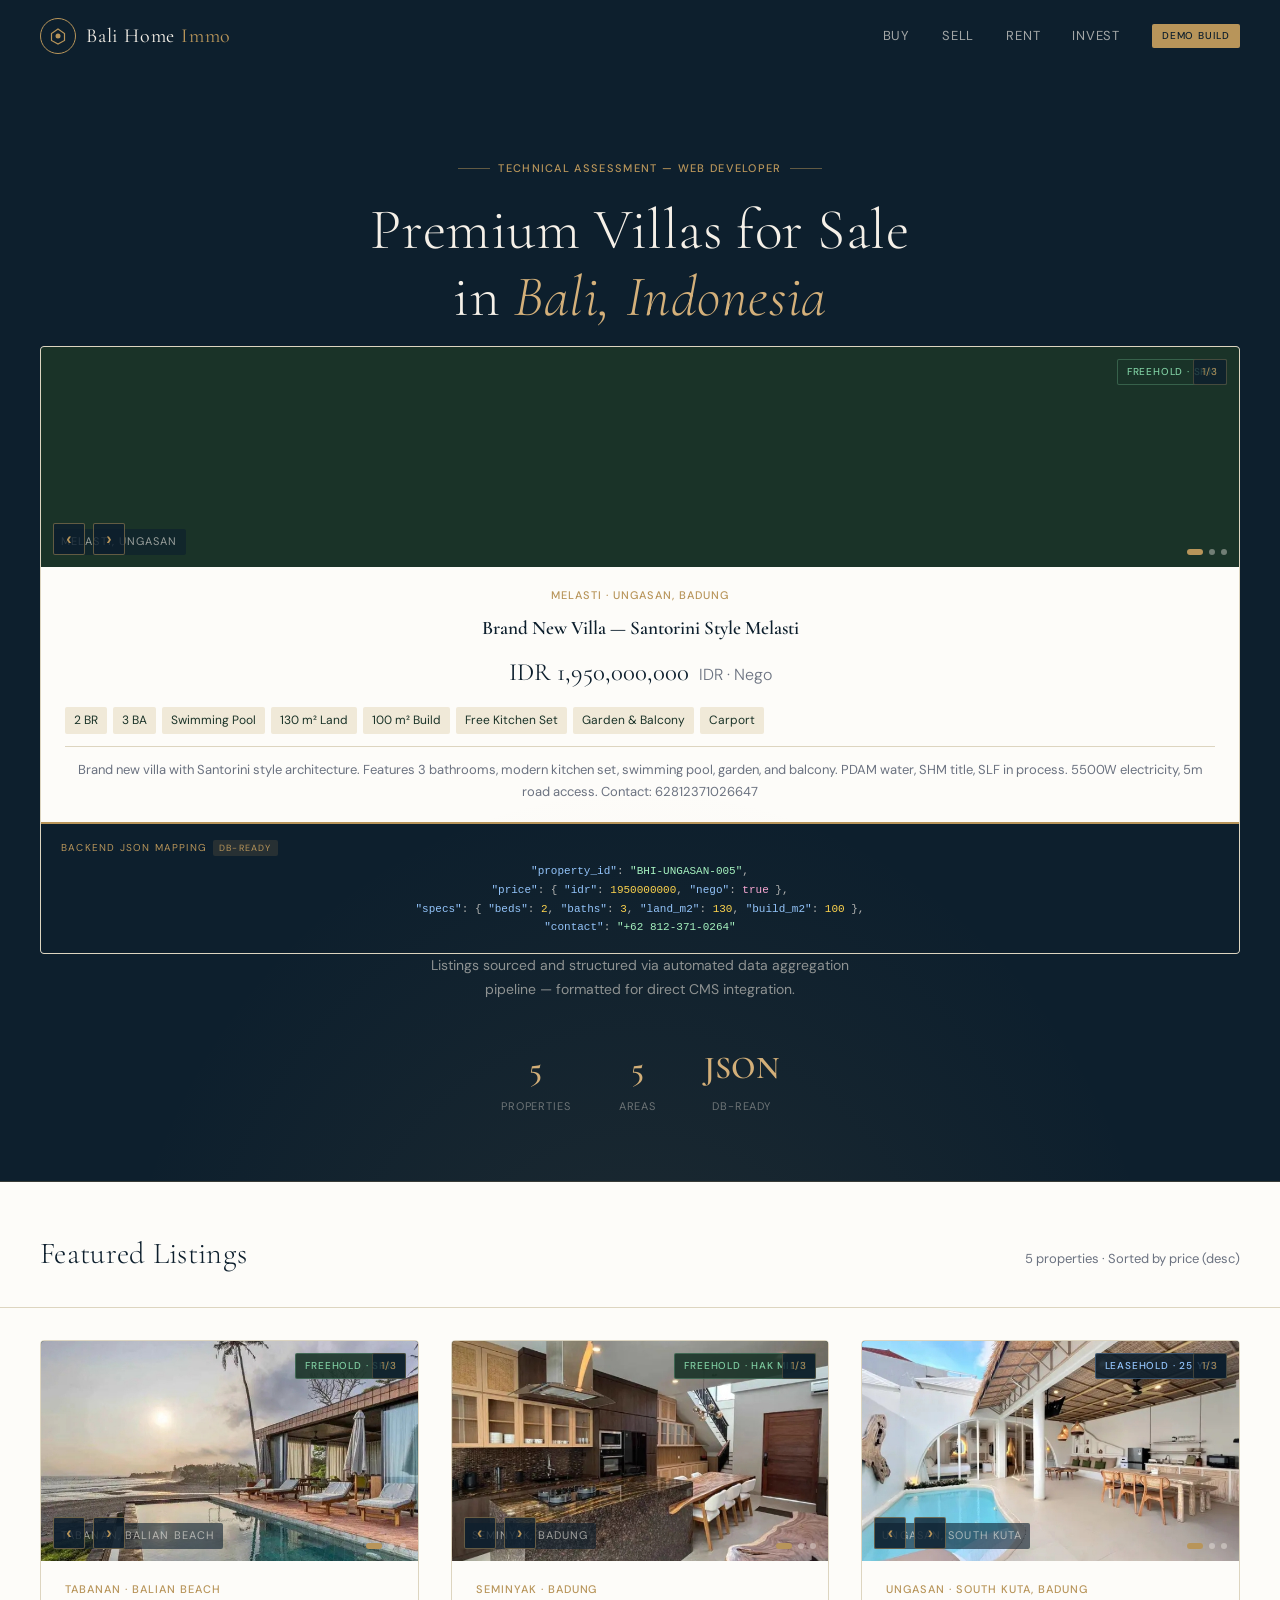
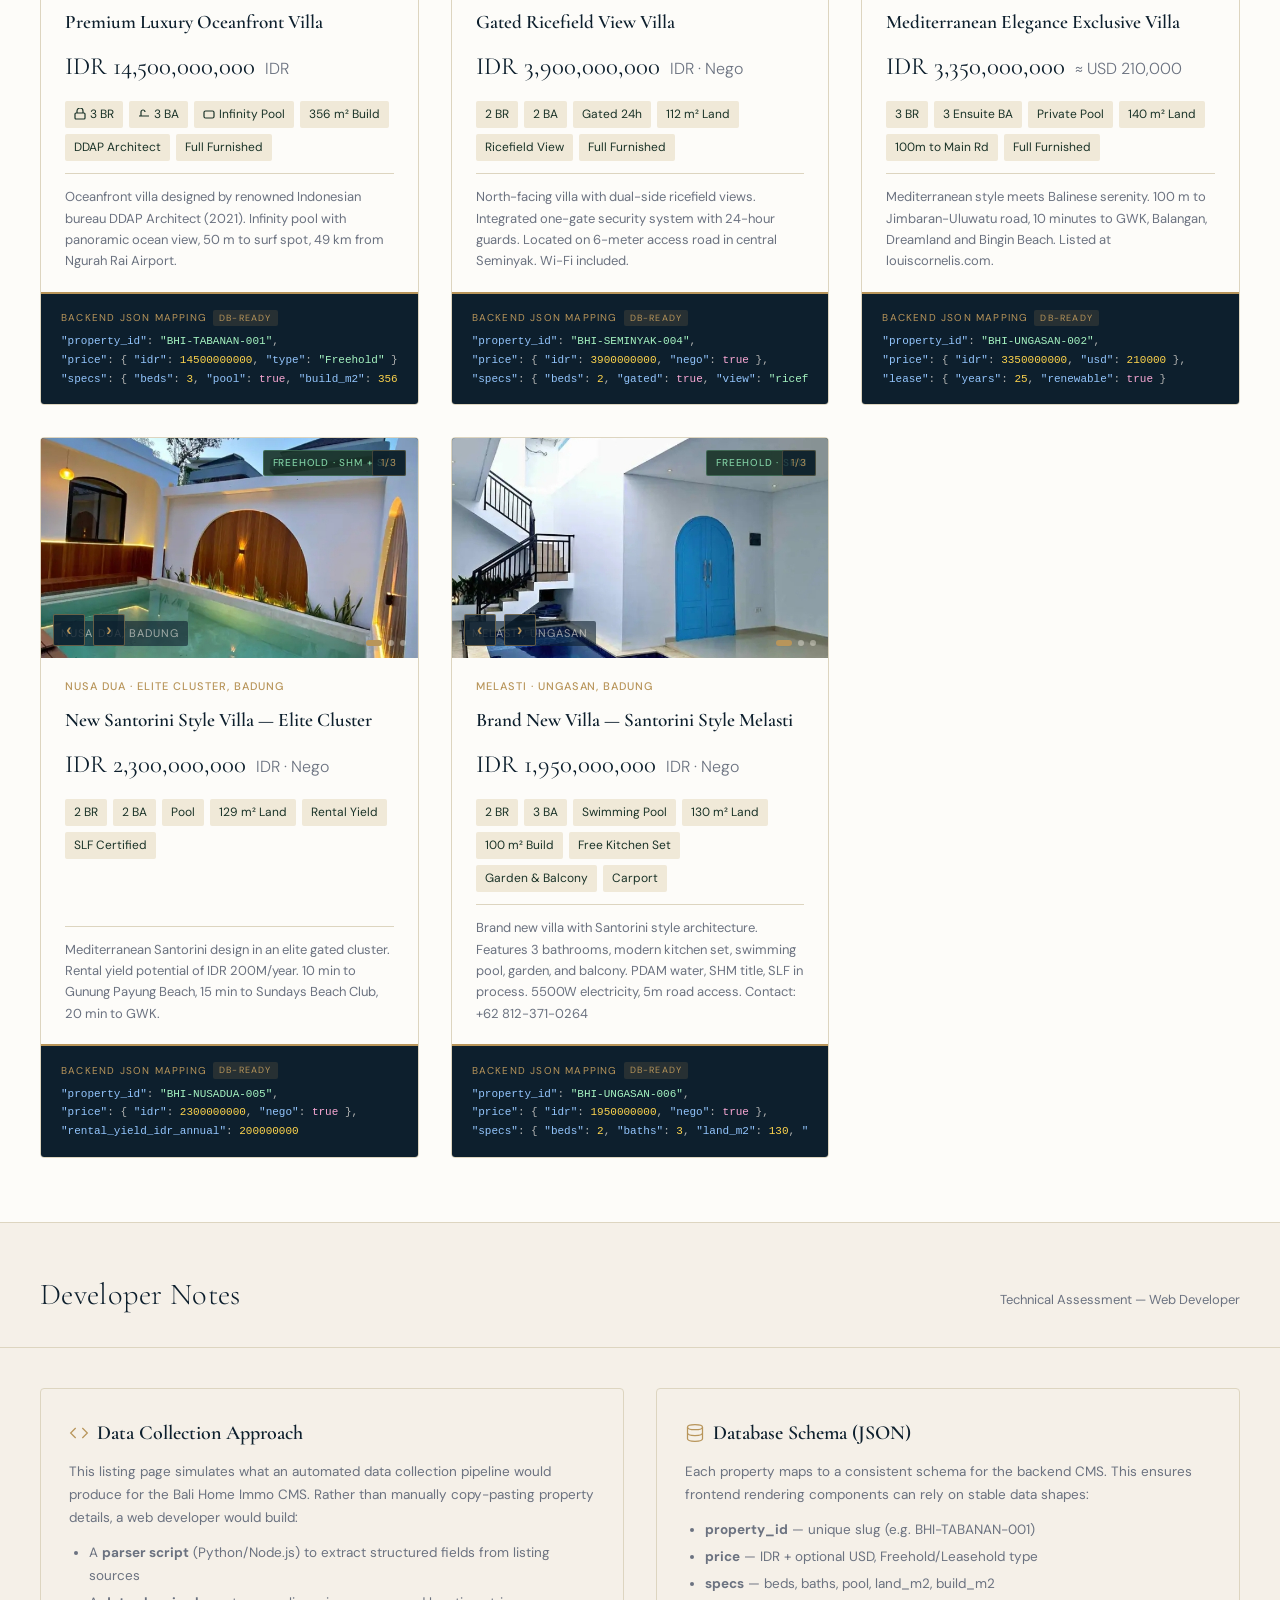
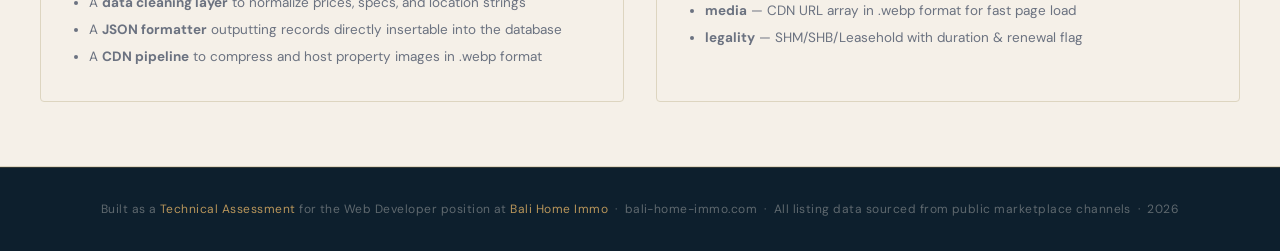
==== commit 7dca9e35: "Update: footer" ====
--- a/index.html
+++ b/index.html
@@ -351,7 +351,7 @@
   </div>
 </div>
 <footer>
-  <p>Built as a <strong>Technical Assessment</strong> for the Web Developer position at <strong>Bali Home Immo</strong> &nbsp;·&nbsp; bali-home-immo.com &nbsp;·&nbsp; All listing data sourced from public marketplace channels &nbsp;·&nbsp; 2025</p>
+  <p>Built as a <strong>Technical Assessment</strong> for the Web Developer position at <strong>Bali Home Immo</strong> &nbsp;·&nbsp; bali-home-immo.com &nbsp;·&nbsp; All listing data sourced from public marketplace channels &nbsp;·&nbsp; 2026</p>
 </footer>
 <script src="./js/slider.js"></script>
  
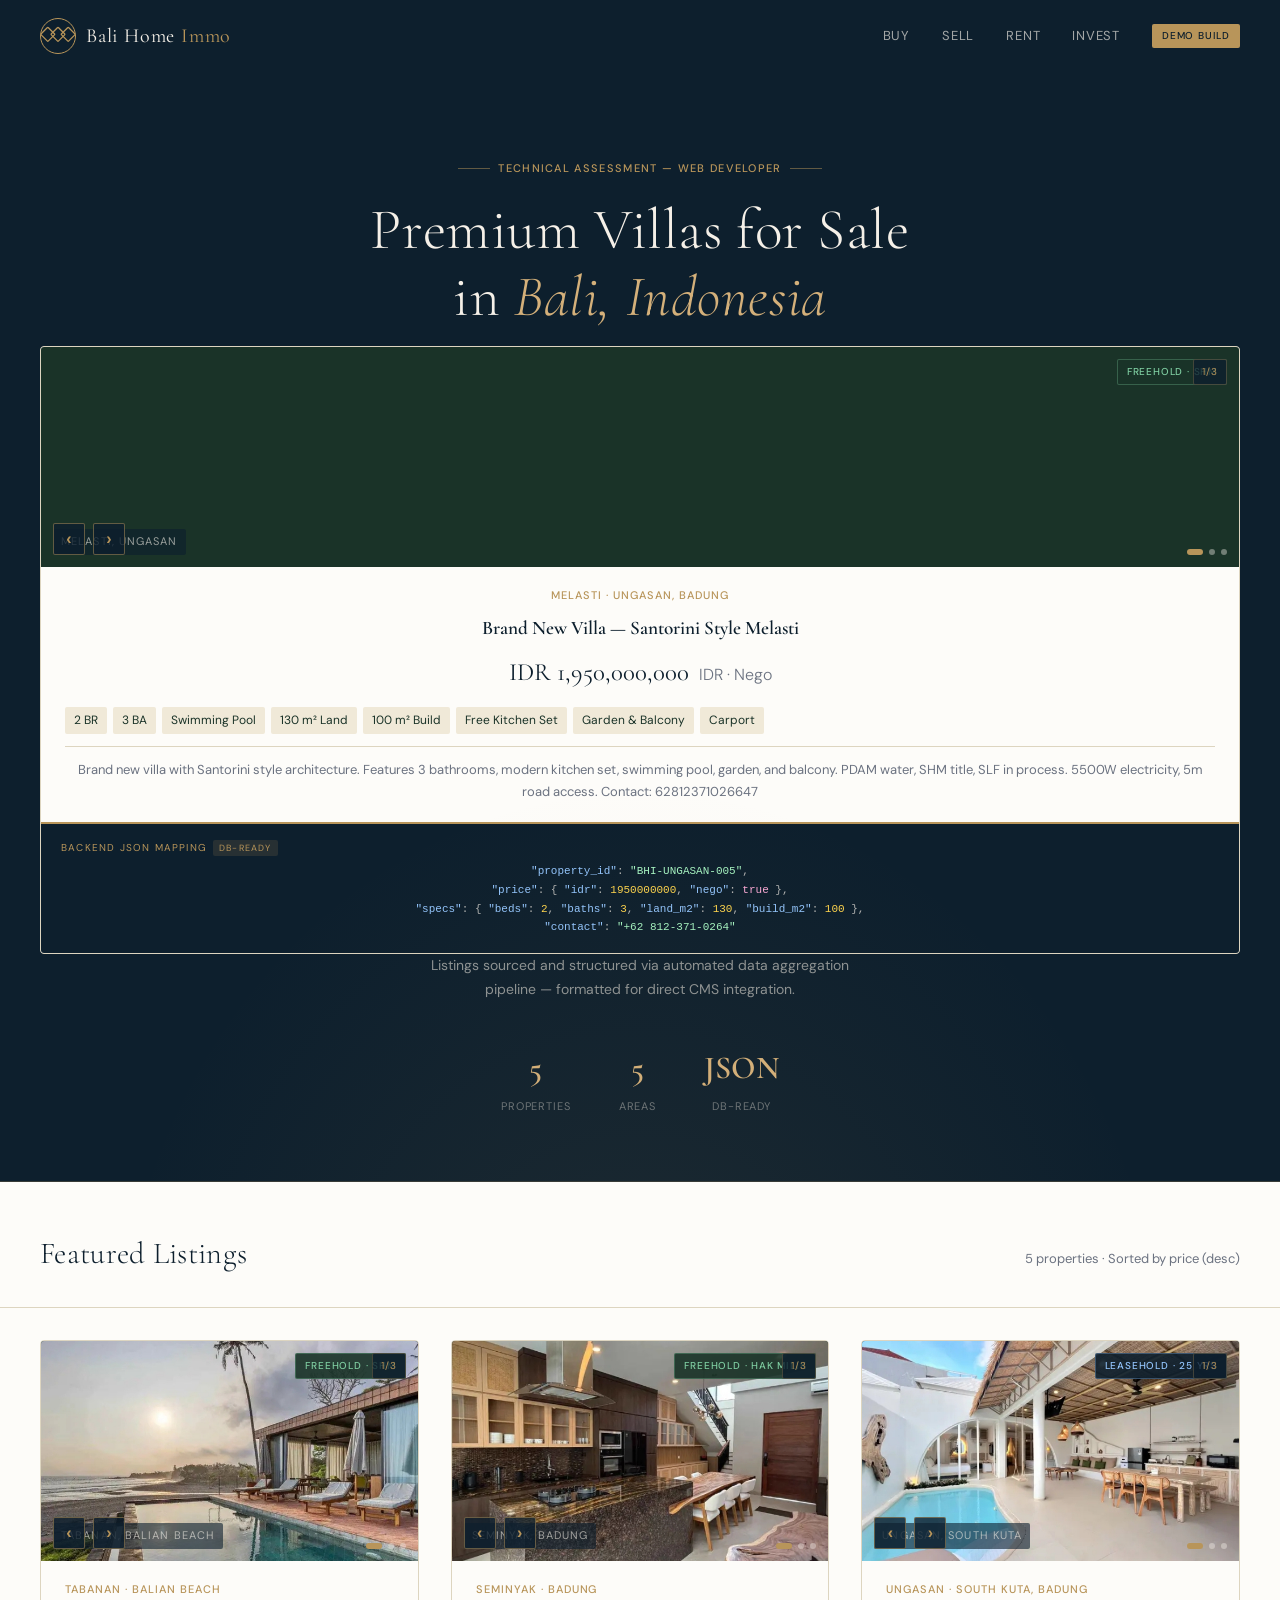
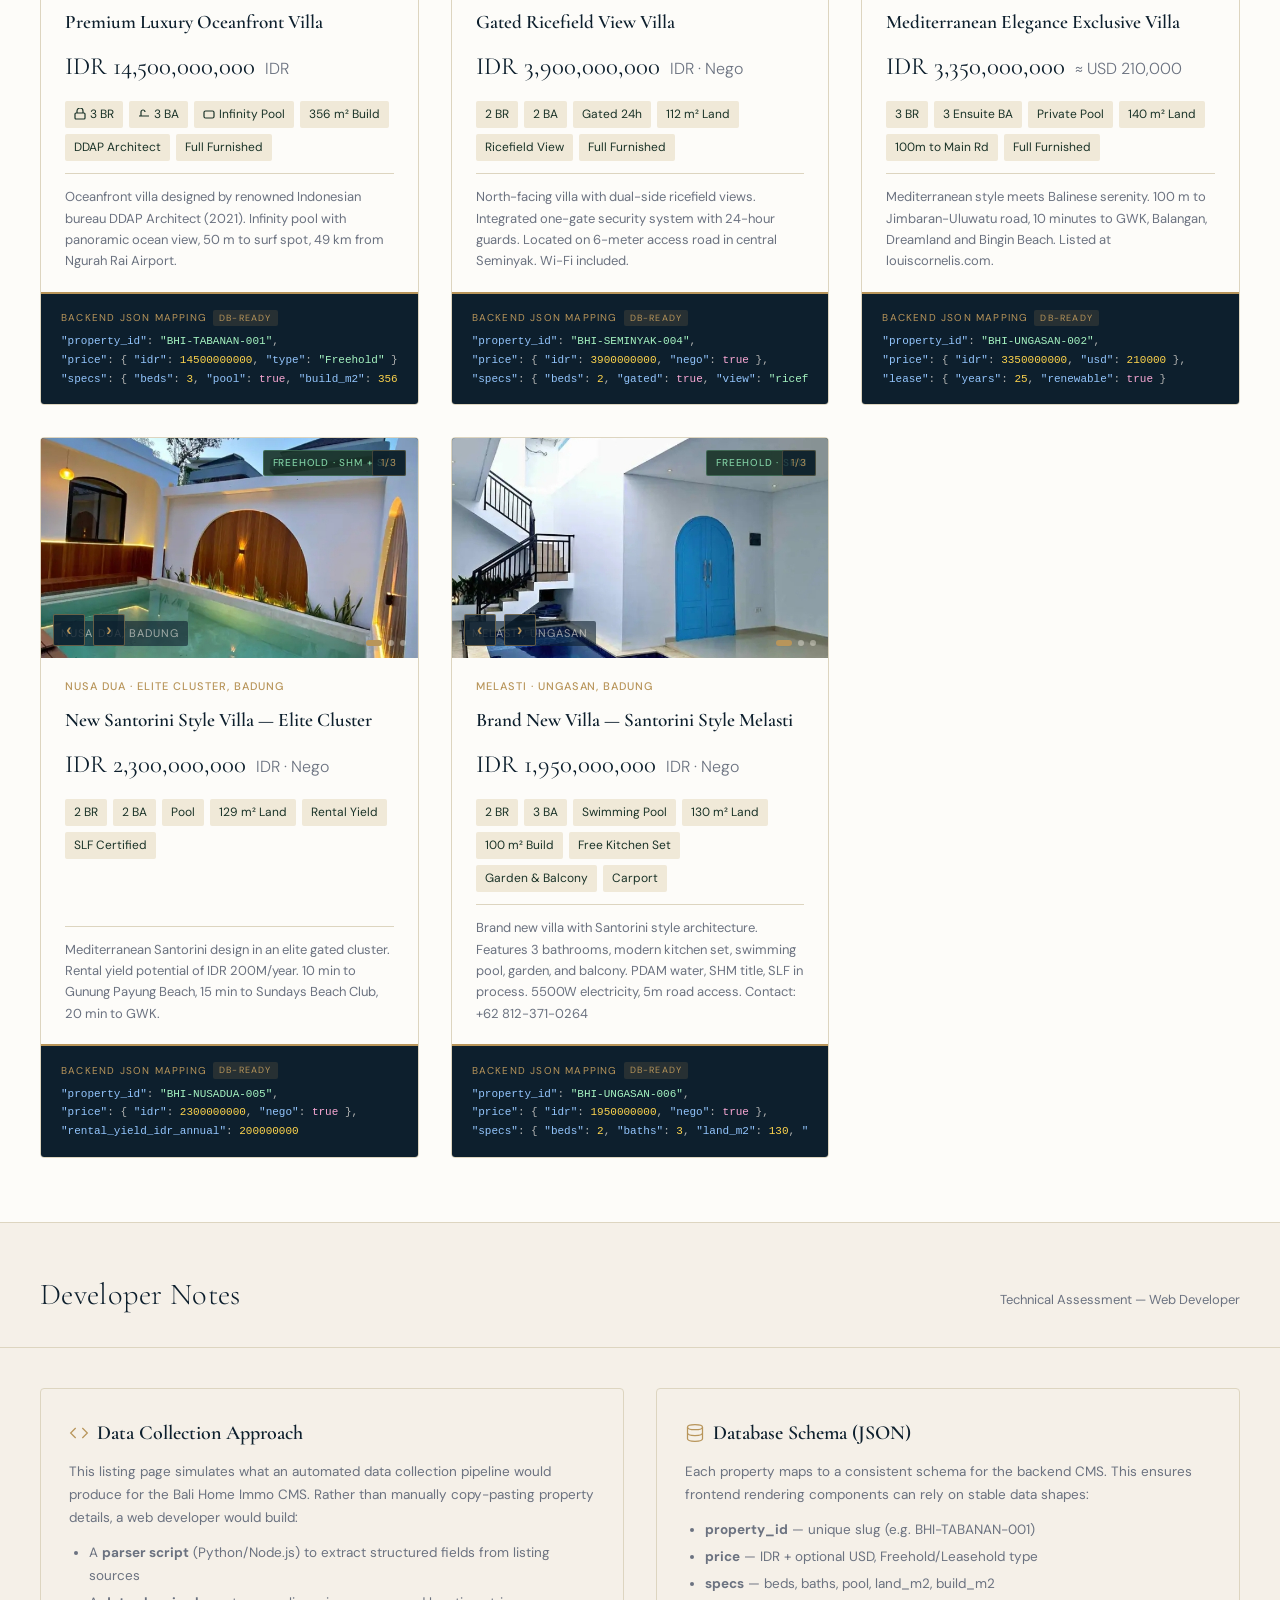
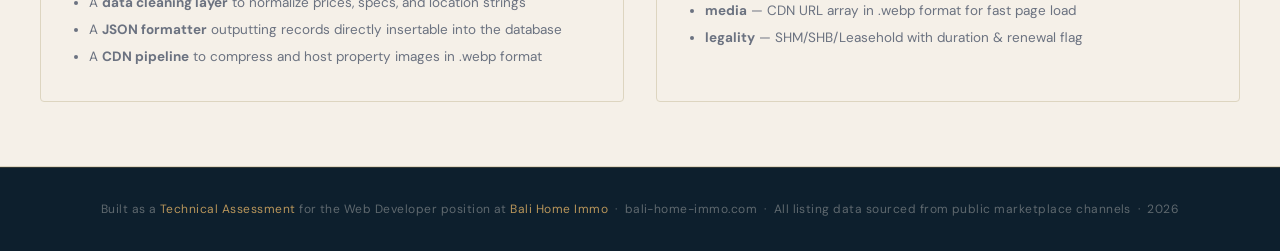
==== commit b7eab06d: "Update logo to geometric overlapping diamond design" ====
--- a/index.html
+++ b/index.html
@@ -15,9 +15,13 @@
 <header>
   <a href="#" class="logo">
     <div class="logo-mark">
-      <svg width="18" height="18" viewBox="0 0 18 18" fill="none" xmlns="http://www.w3.org/2000/svg">
-        <path d="M9 2L15.5 6.5V13.5L9 17L2.5 13.5V6.5L9 2Z" stroke="#b8955a" stroke-width="1.2" fill="none"/>
-        <circle cx="9" cy="9" r="2.5" fill="#b8955a"/>
+      <svg width="40" height="20" viewBox="0 0 40 20" fill="none" xmlns="http://www.w3.org/2000/svg">
+        <!-- Left diamond -->
+        <rect x="2" y="2" width="12" height="12" rx="1" transform="rotate(45 8 8)" stroke="#b8955a" stroke-width="1.5" fill="none"/>
+        <!-- Center diamond -->
+        <rect x="14" y="2" width="12" height="12" rx="1" transform="rotate(45 20 8)" stroke="#b8955a" stroke-width="1.5" fill="none"/>
+        <!-- Right diamond -->
+        <rect x="26" y="2" width="12" height="12" rx="1" transform="rotate(45 32 8)" stroke="#b8955a" stroke-width="1.5" fill="none"/>
       </svg>
     </div>
     <span class="logo-text">Bali Home <span>Immo</span></span>
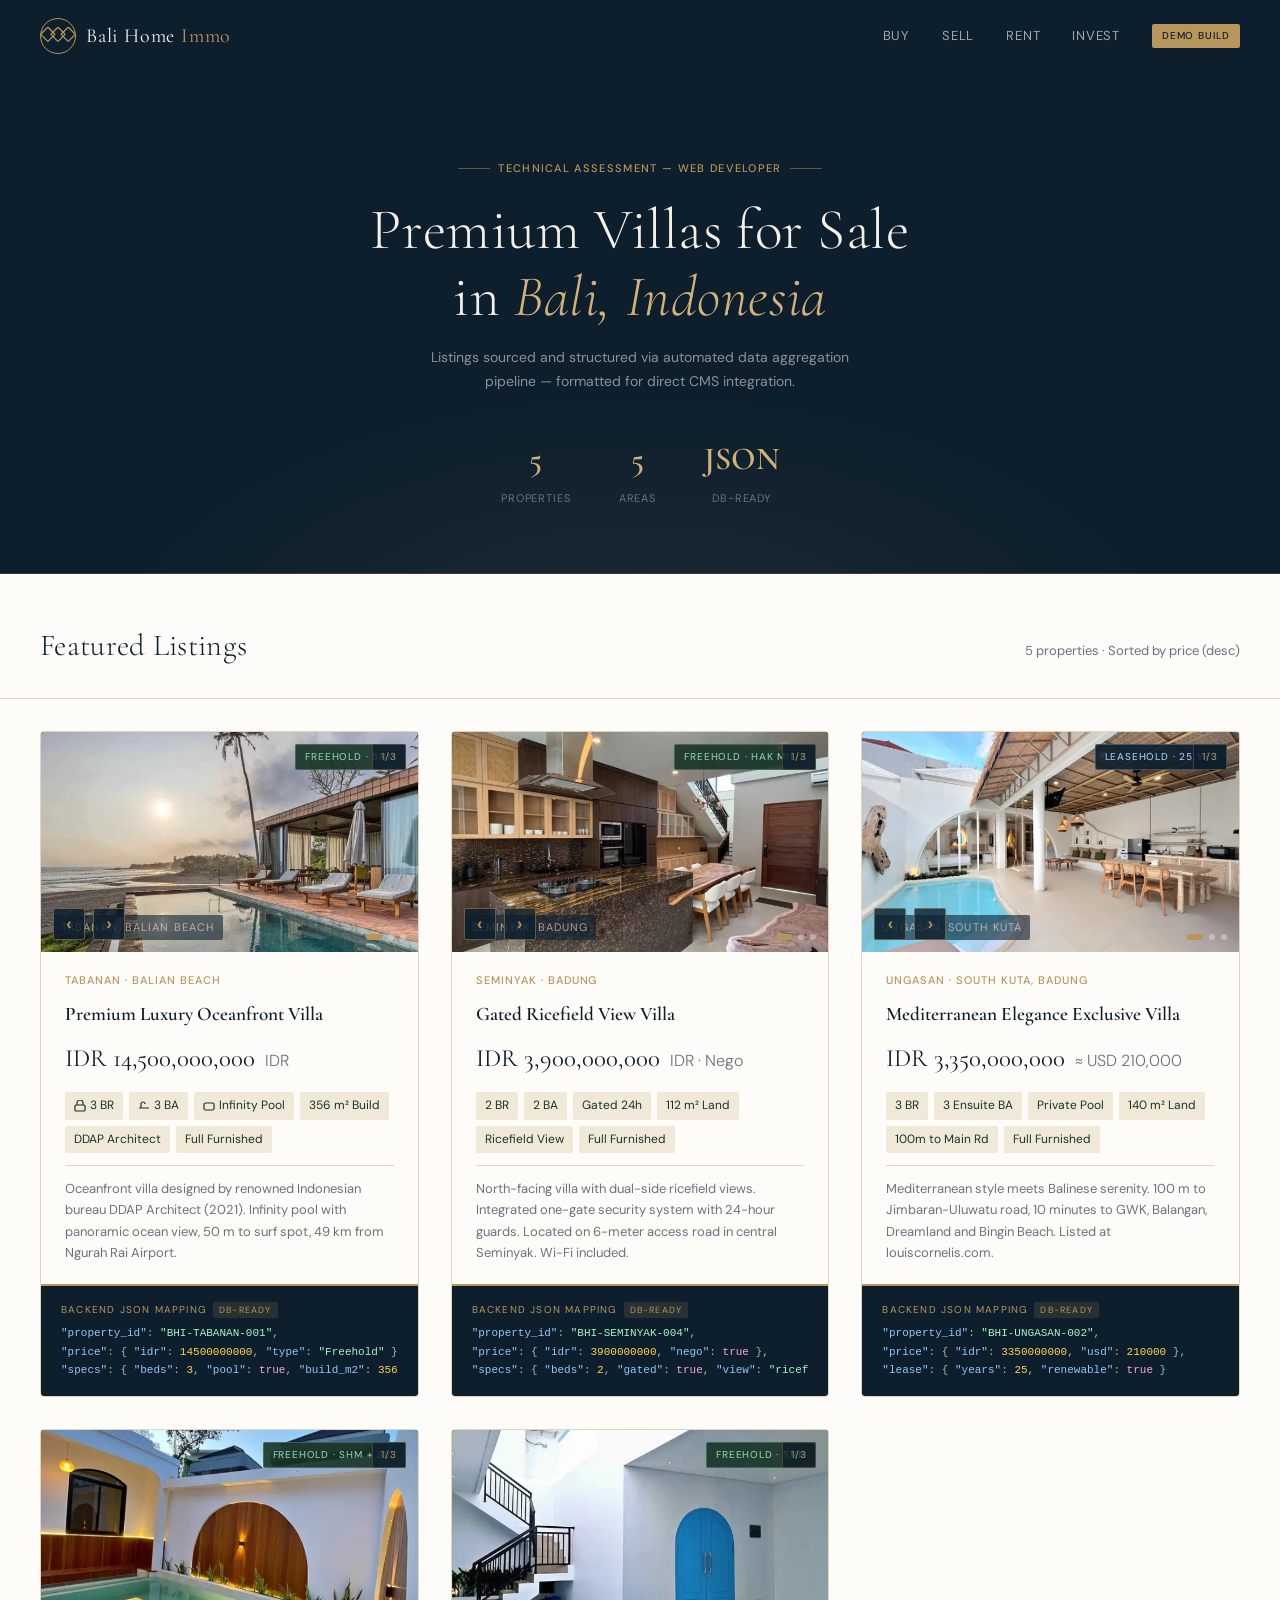
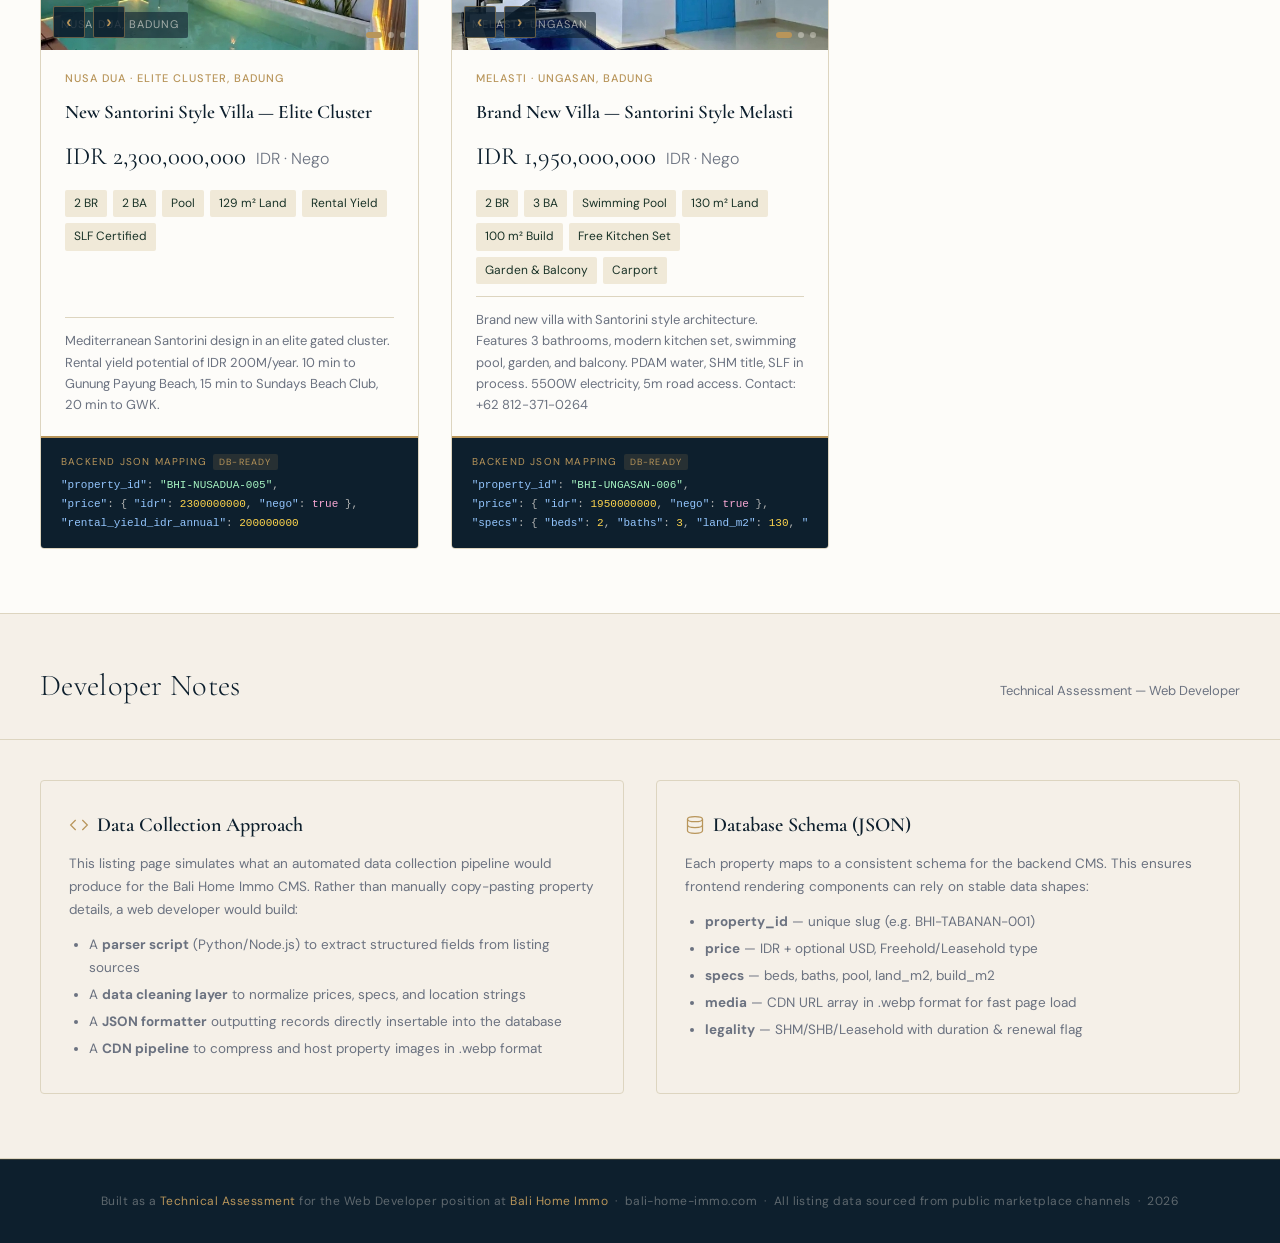
==== commit 86b46000: "Remove duplicate Melasti card from hero section" ====
--- a/index.html
+++ b/index.html
@@ -37,52 +37,6 @@
 <section class="hero">
   <p class="hero-eyebrow">Technical Assessment — Web Developer</p>
   <h1>Premium Villas for Sale<br>in <em>Bali, Indonesia</em></h1>
-  <div class="card">
-    <div class="card-img">
-      <div class="slider-container">
-        <div class="slider-wrapper" id="slider-melasti">
-          <div class="slider-item" style="background-image: url('./images/bali13.jpg');"></div>
-          <div class="slider-item" style="background-image: url('./images/bali14.jpg');"></div>
-          <div class="slider-item" style="background-image: url('./images/bali15.jpg');"></div>
-        </div>
-        <div class="slider-counter"><span id="slider-count-melasti">1</span>/3</div>
-        <div class="slider-controls">
-          <button class="slider-btn" onclick="sliderPrev('melasti')">‹</button>
-          <button class="slider-btn" onclick="sliderNext('melasti')">›</button>
-        </div>
-        <div class="slider-indicators" id="slider-dots-melasti">
-          <div class="slider-dot active" onclick="sliderGoto('melasti', 0)"></div>
-          <div class="slider-dot" onclick="sliderGoto('melasti', 1)"></div>
-          <div class="slider-dot" onclick="sliderGoto('melasti', 2)"></div>
-        </div>
-      </div>
-      <span class="badge-legality badge-freehold">Freehold · SHM</span>
-      <span class="card-img-label">Melasti, Ungasan</span>
-    </div>
-    <div class="card-body">
-      <span class="card-location">Melasti · Ungasan, Badung</span>
-      <h3 class="card-title">Brand New Villa — Santorini Style Melasti</h3>
-      <div class="card-price">IDR 1,950,000,000 <span class="currency">IDR · Nego</span></div>
-      <div class="card-specs">
-        <span class="spec-tag">2 BR</span>
-        <span class="spec-tag">3 BA</span>
-        <span class="spec-tag">Swimming Pool</span>
-        <span class="spec-tag">130 m² Land</span>
-        <span class="spec-tag">100 m² Build</span>
-        <span class="spec-tag">Free Kitchen Set</span>
-        <span class="spec-tag">Garden & Balcony</span>
-        <span class="spec-tag">Carport</span>
-      </div>
-      <p class="card-desc">Brand new villa with Santorini style architecture. Features 3 bathrooms, modern kitchen set, swimming pool, garden, and balcony. PDAM water, SHM title, SLF in process. 5500W electricity, 5m road access. Contact: 62812371026647</p>
-    </div>
-    <div class="card-json">
-      <p class="json-label">Backend JSON Mapping</p>
-      <div class="json-code"><span class="json-key">"property_id"</span>: <span class="json-str">"BHI-UNGASAN-005"</span>,
-<span class="json-key">"price"</span>: { <span class="json-key">"idr"</span>: <span class="json-num">1950000000</span>, <span class="json-key">"nego"</span>: <span class="json-bool">true</span> },
-<span class="json-key">"specs"</span>: { <span class="json-key">"beds"</span>: <span class="json-num">2</span>, <span class="json-key">"baths"</span>: <span class="json-num">3</span>, <span class="json-key">"land_m2"</span>: <span class="json-num">130</span>, <span class="json-key">"build_m2"</span>: <span class="json-num">100</span> },
-<span class="json-key">"contact"</span>: <span class="json-str">"+62 812-371-0264"</span></div>
-    </div>
-  </div>
   <p class="hero-sub">Listings sourced and structured via automated data aggregation pipeline — formatted for direct CMS integration.</p>
   <div class="hero-stats">
     <div class="hero-stat"><span class="number">5</span><span class="label">Properties</span></div>
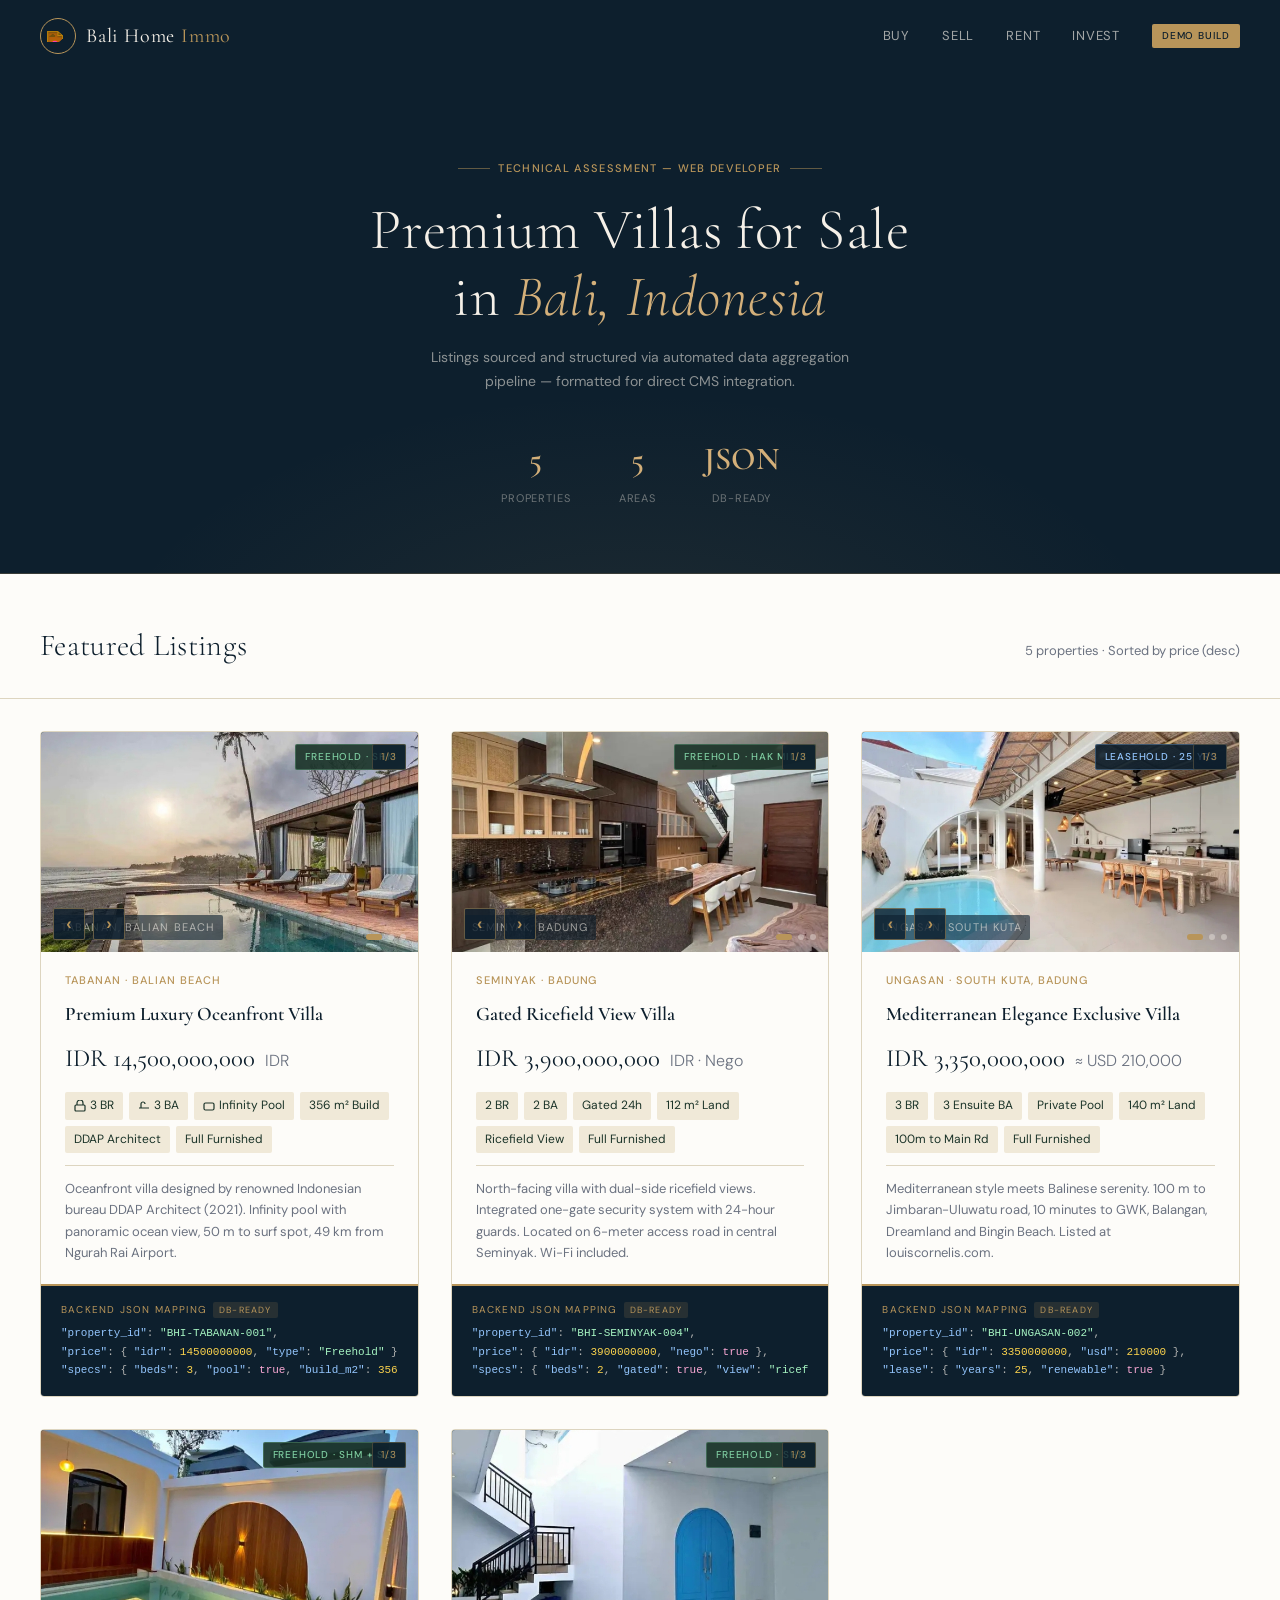
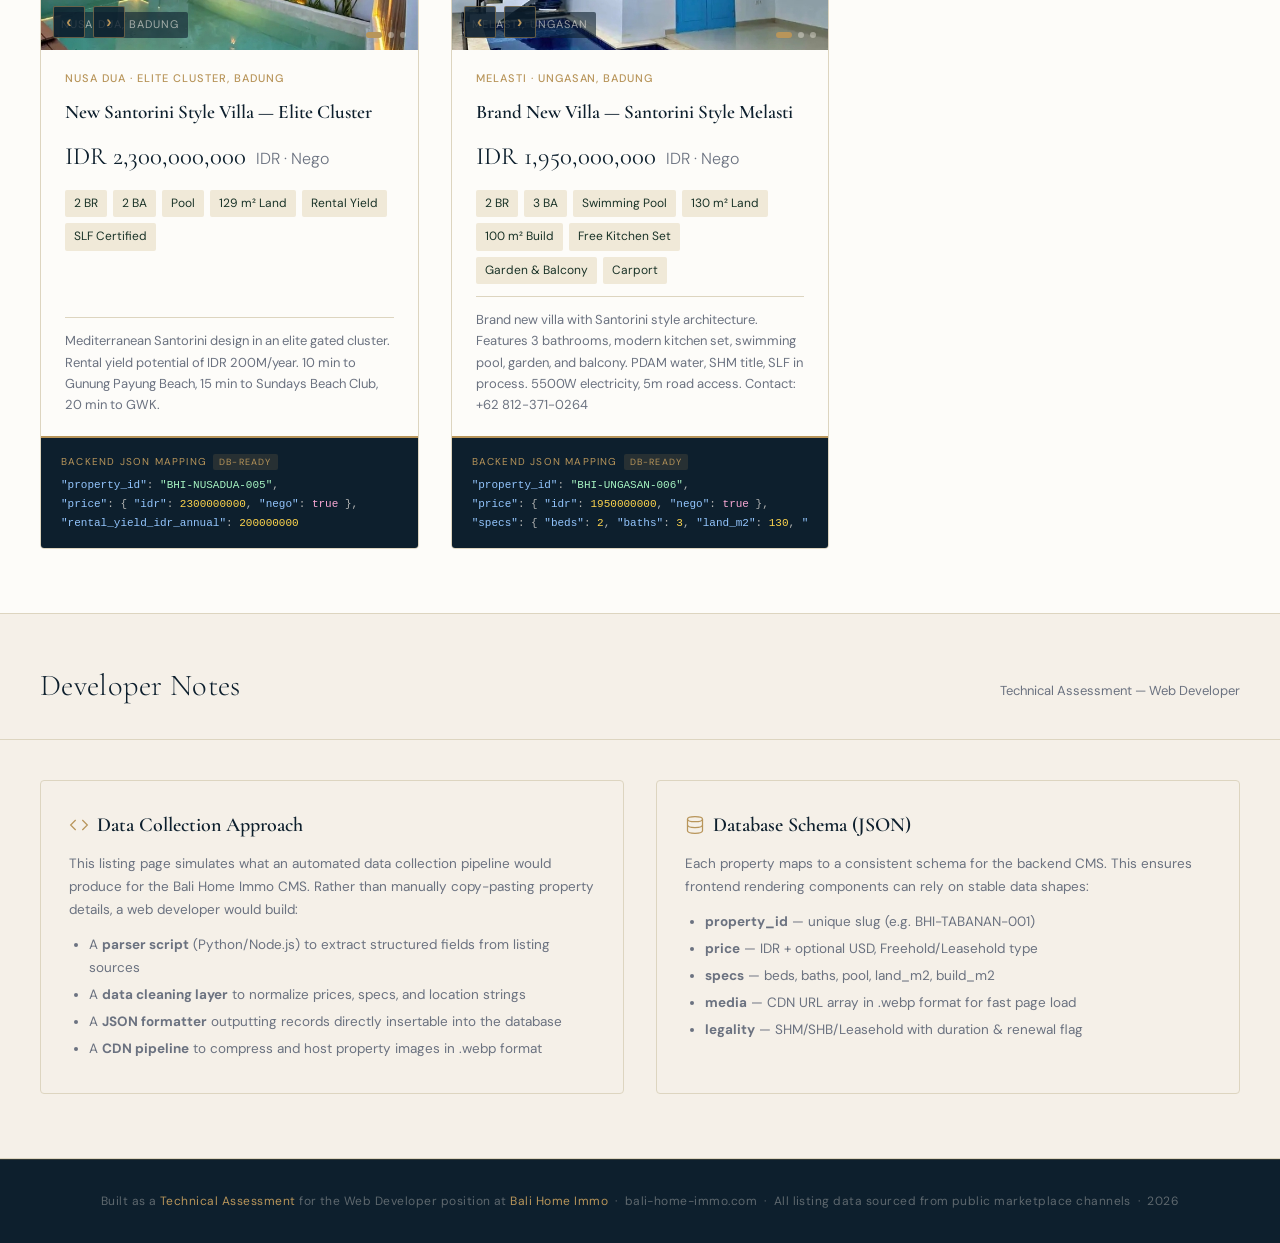
==== commit 97544343: "Replace SVG logo with PNG version and add gold color filter" ====
--- a/index.html
+++ b/index.html
@@ -15,14 +15,7 @@
 <header>
   <a href="#" class="logo">
     <div class="logo-mark">
-      <svg width="40" height="20" viewBox="0 0 40 20" fill="none" xmlns="http://www.w3.org/2000/svg">
-        <!-- Left diamond -->
-        <rect x="2" y="2" width="12" height="12" rx="1" transform="rotate(45 8 8)" stroke="#b8955a" stroke-width="1.5" fill="none"/>
-        <!-- Center diamond -->
-        <rect x="14" y="2" width="12" height="12" rx="1" transform="rotate(45 20 8)" stroke="#b8955a" stroke-width="1.5" fill="none"/>
-        <!-- Right diamond -->
-        <rect x="26" y="2" width="12" height="12" rx="1" transform="rotate(45 32 8)" stroke="#b8955a" stroke-width="1.5" fill="none"/>
-      </svg>
+      <img src="./assets/images/logobalihome.png" alt="Bali Home Immo Logo" width="40" height="20">
     </div>
     <span class="logo-text">Bali Home <span>Immo</span></span>
   </a>
--- a/css/styles.css
+++ b/css/styles.css
@@ -43,6 +43,13 @@
 }
 
 .logo-mark svg { display: block; }
+
+.logo-mark img {
+  display: block;
+  width: 22px;
+  height: 11px;
+  filter: invert(72%) sepia(46%) saturate(1029%) hue-rotate(6deg) brightness(100%) contrast(92%);
+}
 
 .logo-text {
   font-family: 'Cormorant Garamond', serif;
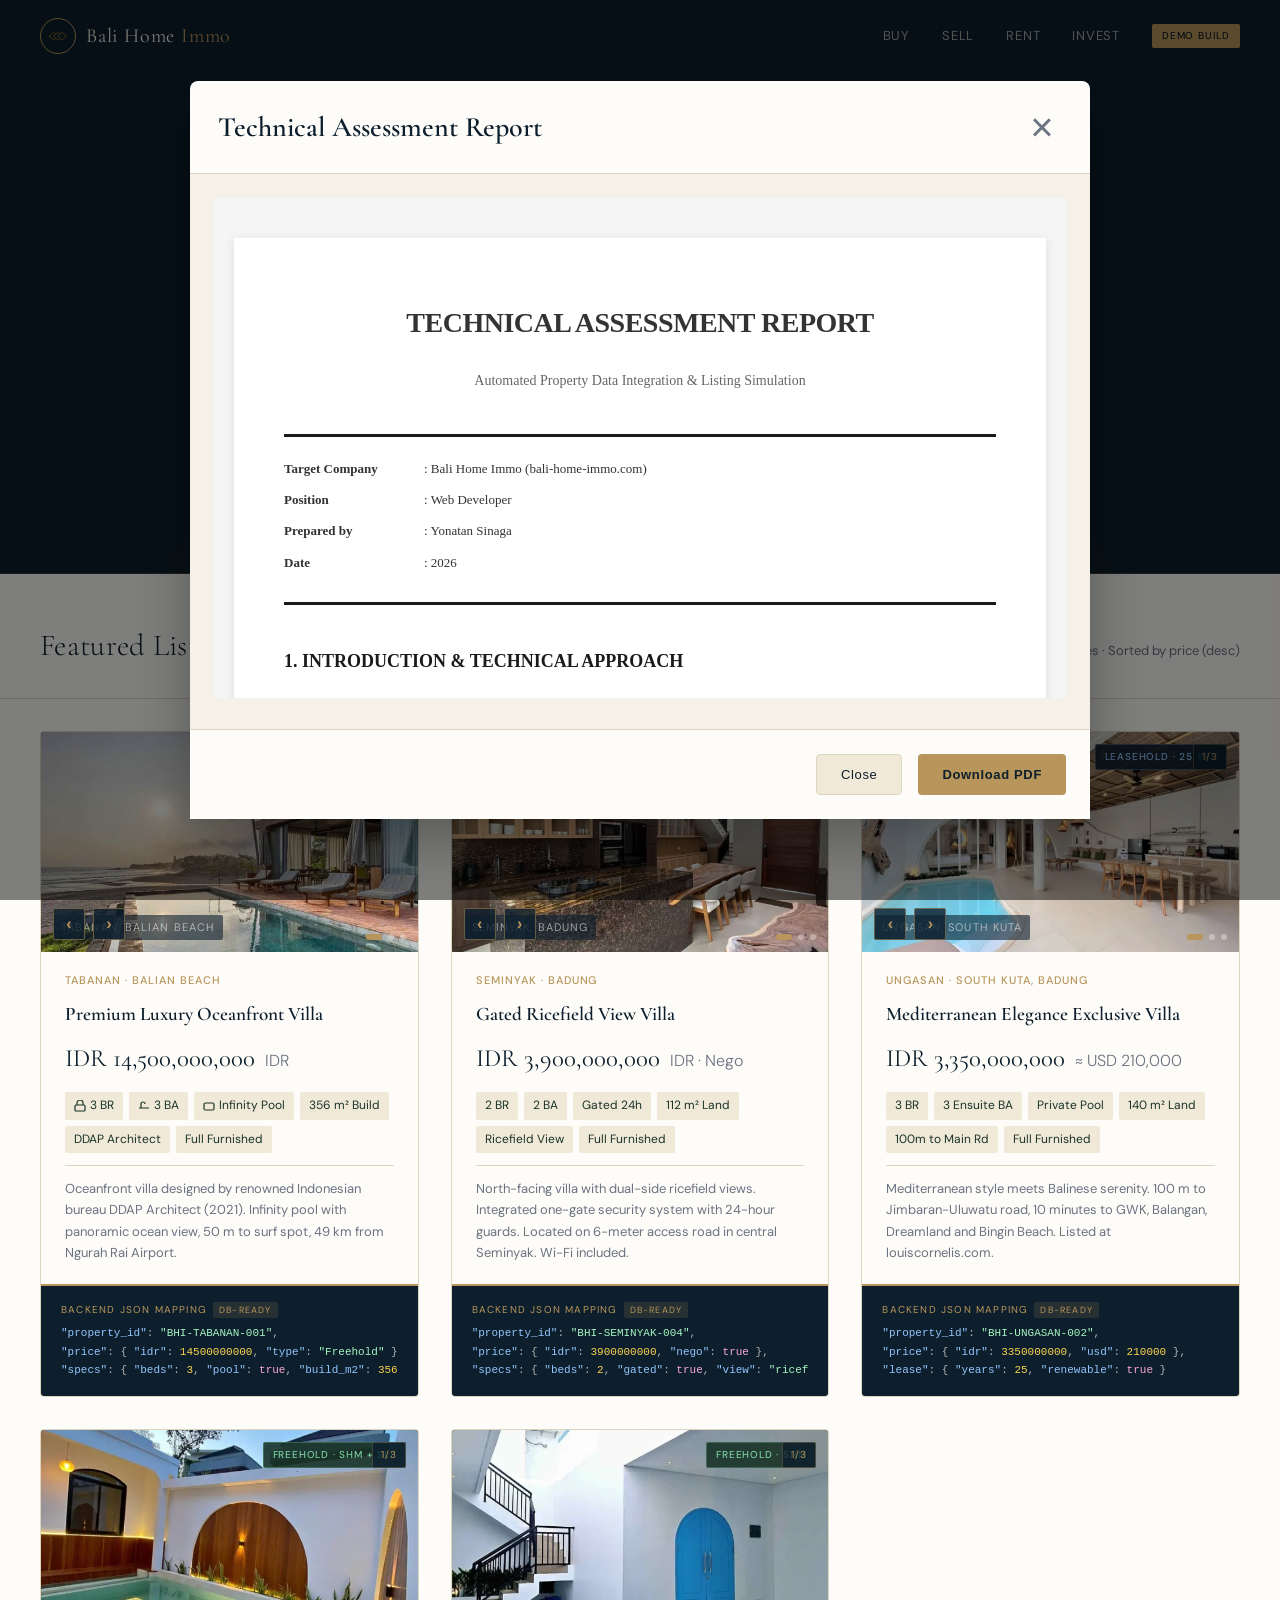
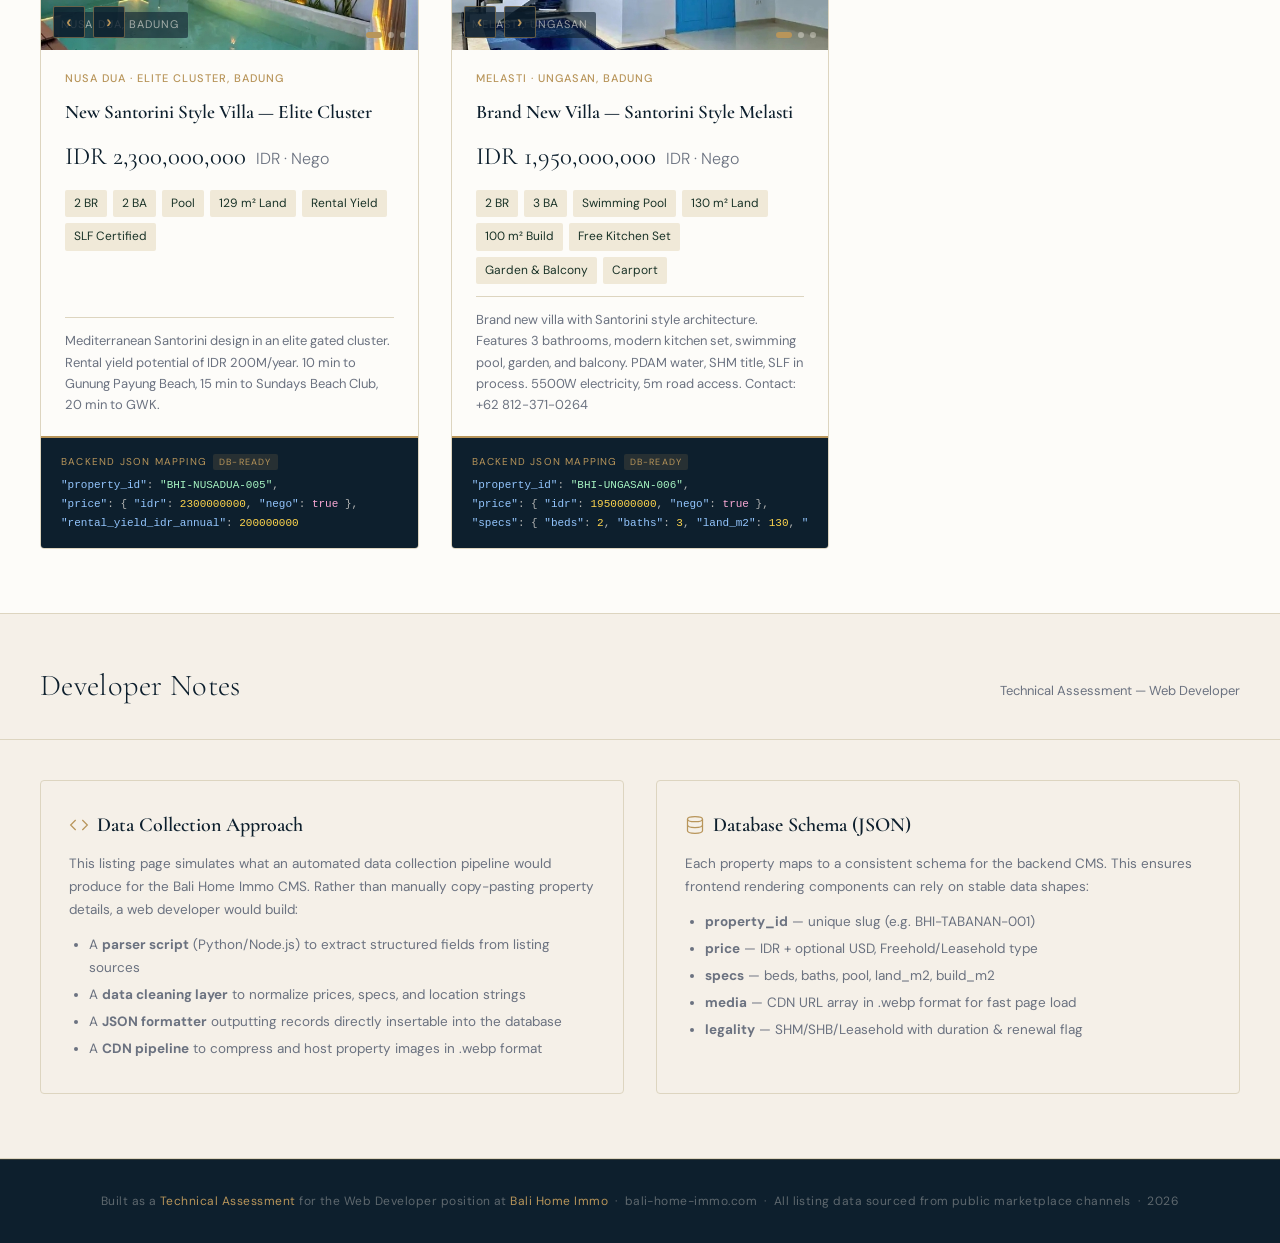
==== commit d6caf8ae: "Remove emoji from download button and update modal UI" ====
--- a/index.html
+++ b/index.html
@@ -12,6 +12,23 @@
 <link rel="stylesheet" href="./css/responsive.css">
 </head>
 <body>
+<div id="pdfModal" class="modal">
+  <div class="modal-overlay" onclick="closeModal()"></div>
+  <div class="modal-content">
+    <div class="modal-header">
+      <h2>Technical Assessment Report</h2>
+      <button class="modal-close" onclick="closeModal()">&times;</button>
+    </div>
+    <div class="modal-body">
+      <iframe id="pdfViewer" src="./assets/report.html" type="text/html"></iframe>
+    </div>
+    <div class="modal-footer">
+      <button class="btn-secondary" onclick="closeModal()">Close</button>
+      <button class="btn-primary" onclick="downloadReport()">Download PDF</button>
+    </div>
+  </div>
+</div>
+
 <header>
   <a href="#" class="logo">
     <div class="logo-mark">
@@ -305,6 +322,43 @@
   <p>Built as a <strong>Technical Assessment</strong> for the Web Developer position at <strong>Bali Home Immo</strong> &nbsp;·&nbsp; bali-home-immo.com &nbsp;·&nbsp; All listing data sourced from public marketplace channels &nbsp;·&nbsp; 2026</p>
 </footer>
 <script src="./js/slider.js"></script>
+<script>
+   function openModal() {
+    document.getElementById('pdfModal').style.display = 'flex';
+    document.body.style.overflow = 'hidden';
+  }
+
+  function closeModal() {
+    document.getElementById('pdfModal').style.display = 'none';
+    document.body.style.overflow = 'auto';
+  }
+
+  function downloadReport() {
+    const link = document.createElement('a');
+    link.href = './assets/report.html';
+    link.download = 'Technical_Assessment_Report.html';
+    document.body.appendChild(link);
+    link.click();
+    document.body.removeChild(link);
+  }
+
+  document.addEventListener('DOMContentLoaded', function() {
+    openModal();
+    
+    const modal = document.getElementById('pdfModal');
+    modal.addEventListener('click', function(event) {
+      if (event.target === modal) {
+        closeModal();
+      }
+    });
+  });
+
+  document.addEventListener('keydown', function(event) {
+    if (event.key === 'Escape') {
+      closeModal();
+    }
+  });
+</script>
  
 </body>
 </html>
--- a/css/variables.css
+++ b/css/variables.css
@@ -1,4 +1,3 @@
-/* ── COLOR VARIABLES ── */
 :root {
   --navy:    #0d1f2d;
   --forest:  #1a3328;
--- a/css/styles.css
+++ b/css/styles.css
@@ -442,3 +442,151 @@
 }
 
 footer strong { color: var(--gold); font-weight: 400; }
+
+/* ── MODAL POPUP ── */
+.modal {
+  display: none;
+  position: fixed;
+  inset: 0;
+  z-index: 1000;
+  align-items: center;
+  justify-content: center;
+  animation: modalFadeIn 0.3s ease-out;
+}
+
+@keyframes modalFadeIn {
+  from {
+    opacity: 0;
+  }
+  to {
+    opacity: 1;
+  }
+}
+
+.modal-overlay {
+  position: absolute;
+  inset: 0;
+  background: rgba(0, 0, 0, 0.5);
+  cursor: pointer;
+}
+
+.modal-content {
+  position: relative;
+  background: var(--white);
+  border-radius: 8px;
+  box-shadow: 0 20px 60px rgba(0, 0, 0, 0.3);
+  width: 90%;
+  max-width: 900px;
+  max-height: 90vh;
+  display: flex;
+  flex-direction: column;
+  animation: modalSlideIn 0.3s ease-out;
+  z-index: 1001;
+}
+
+@keyframes modalSlideIn {
+  from {
+    transform: translateY(-30px);
+    opacity: 0;
+  }
+  to {
+    transform: translateY(0);
+    opacity: 1;
+  }
+}
+
+.modal-header {
+  padding: 1.5rem 1.75rem;
+  border-bottom: 1px solid var(--border);
+  display: flex;
+  justify-content: space-between;
+  align-items: center;
+  flex-shrink: 0;
+}
+
+.modal-header h2 {
+  font-family: 'Cormorant Garamond', serif;
+  font-size: 1.75rem;
+  font-weight: 600;
+  color: var(--navy);
+  margin: 0;
+}
+
+.modal-close {
+  background: none;
+  border: none;
+  font-size: 2.5rem;
+  cursor: pointer;
+  color: var(--muted);
+  transition: color 0.2s;
+  padding: 0;
+  width: 40px;
+  height: 40px;
+  display: flex;
+  align-items: center;
+  justify-content: center;
+  line-height: 1;
+}
+
+.modal-close:hover {
+  color: var(--navy);
+}
+
+.modal-body {
+  flex: 1;
+  padding: 1.5rem;
+  overflow-y: auto;
+  background: var(--cream);
+}
+
+#pdfViewer {
+  width: 100%;
+  height: 100%;
+  border: none;
+  border-radius: 4px;
+  min-height: 500px;
+}
+
+.modal-footer {
+  padding: 1.5rem;
+  border-top: 1px solid var(--border);
+  display: flex;
+  gap: 1rem;
+  justify-content: flex-end;
+  flex-shrink: 0;
+  background: var(--white);
+}
+
+.btn-primary, .btn-secondary {
+  padding: 0.75rem 1.5rem;
+  border-radius: 4px;
+  border: none;
+  font-size: 13px;
+  font-weight: 500;
+  cursor: pointer;
+  letter-spacing: 0.05em;
+  transition: all 0.2s;
+}
+
+.btn-primary {
+  background: var(--gold);
+  color: var(--navy);
+  font-weight: 600;
+}
+
+.btn-primary:hover {
+  background: #c49a5c;
+  transform: translateY(-2px);
+}
+
+.btn-secondary {
+  background: var(--tag-bg);
+  color: var(--navy);
+  border: 1px solid var(--border);
+}
+
+.btn-secondary:hover {
+  background: rgba(184,149,90,0.15);
+  border-color: var(--gold);
+}
+
--- a/css/slider.css
+++ b/css/slider.css
@@ -1,4 +1,3 @@
-/* ── SLIDER STYLES ── */
 .slider-container {
   position: relative;
   width: 100%;
--- a/css/responsive.css
+++ b/css/responsive.css
@@ -1,4 +1,3 @@
-/* ── RESPONSIVE DESIGN ── */
 @media (max-width: 700px) {
   .listings {
     grid-template-columns: 1fr;
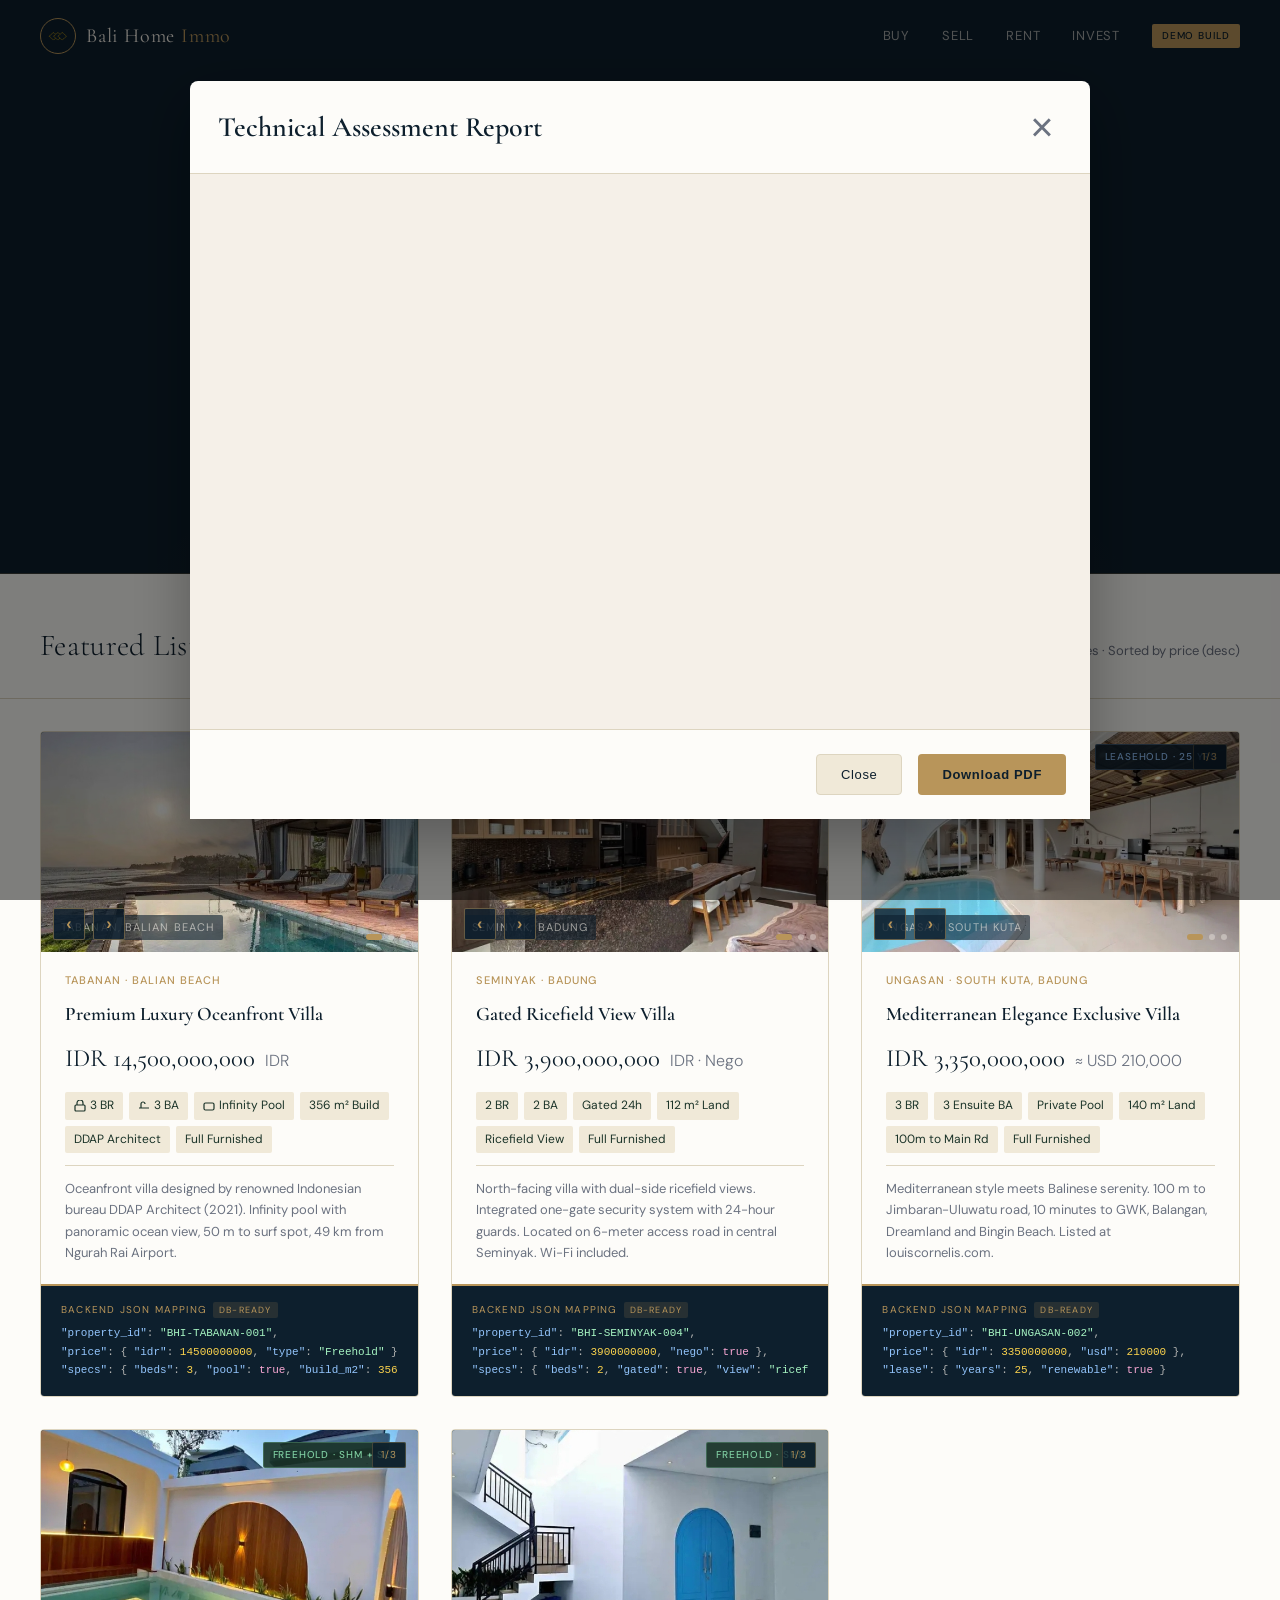
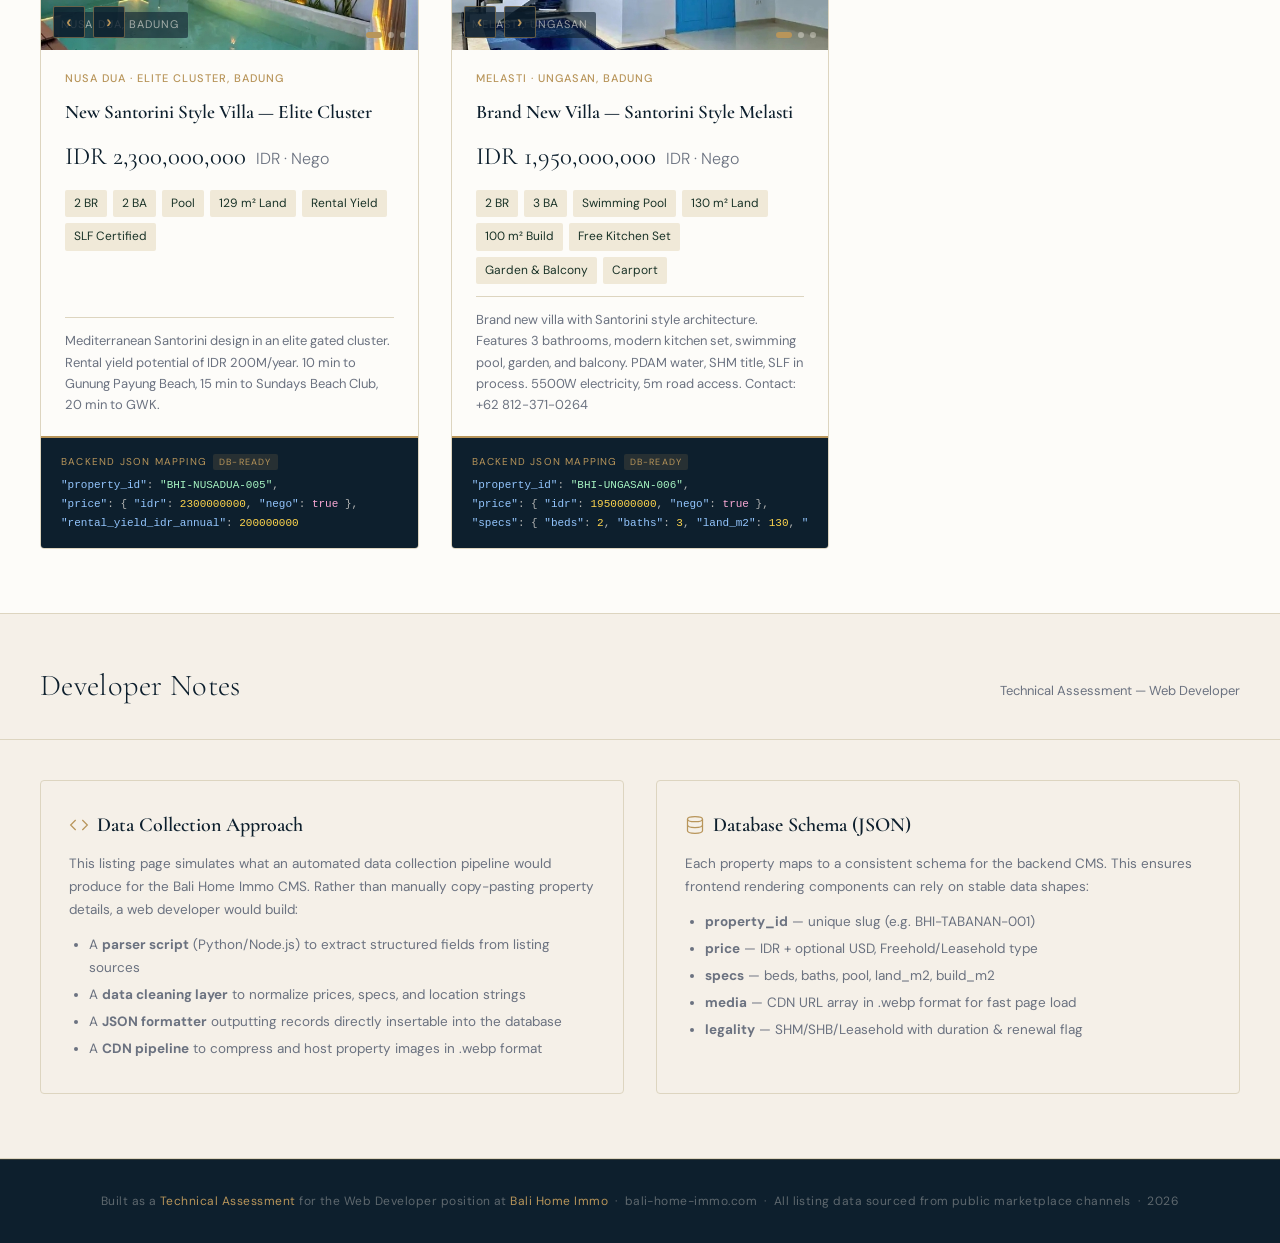
==== commit 6d87f48d: "Replace HTML popup with PDF file viewer" ====
--- a/index.html
+++ b/index.html
@@ -20,7 +20,7 @@
       <button class="modal-close" onclick="closeModal()">&times;</button>
     </div>
     <div class="modal-body">
-      <iframe id="pdfViewer" src="./assets/report.html" type="text/html"></iframe>
+      <iframe id="pdfViewer" src="./assets/images/Reportation_Yonatan Sinaga_Web Developer.pdf" type="application/pdf"></iframe>
     </div>
     <div class="modal-footer">
       <button class="btn-secondary" onclick="closeModal()">Close</button>
@@ -335,8 +335,8 @@
 
   function downloadReport() {
     const link = document.createElement('a');
-    link.href = './assets/report.html';
-    link.download = 'Technical_Assessment_Report.html';
+    link.href = './assets/images/Reportation_Yonatan Sinaga_Web Developer.pdf';
+    link.download = 'Reportation_Yonatan Sinaga_Web Developer.pdf';
     document.body.appendChild(link);
     link.click();
     document.body.removeChild(link);
